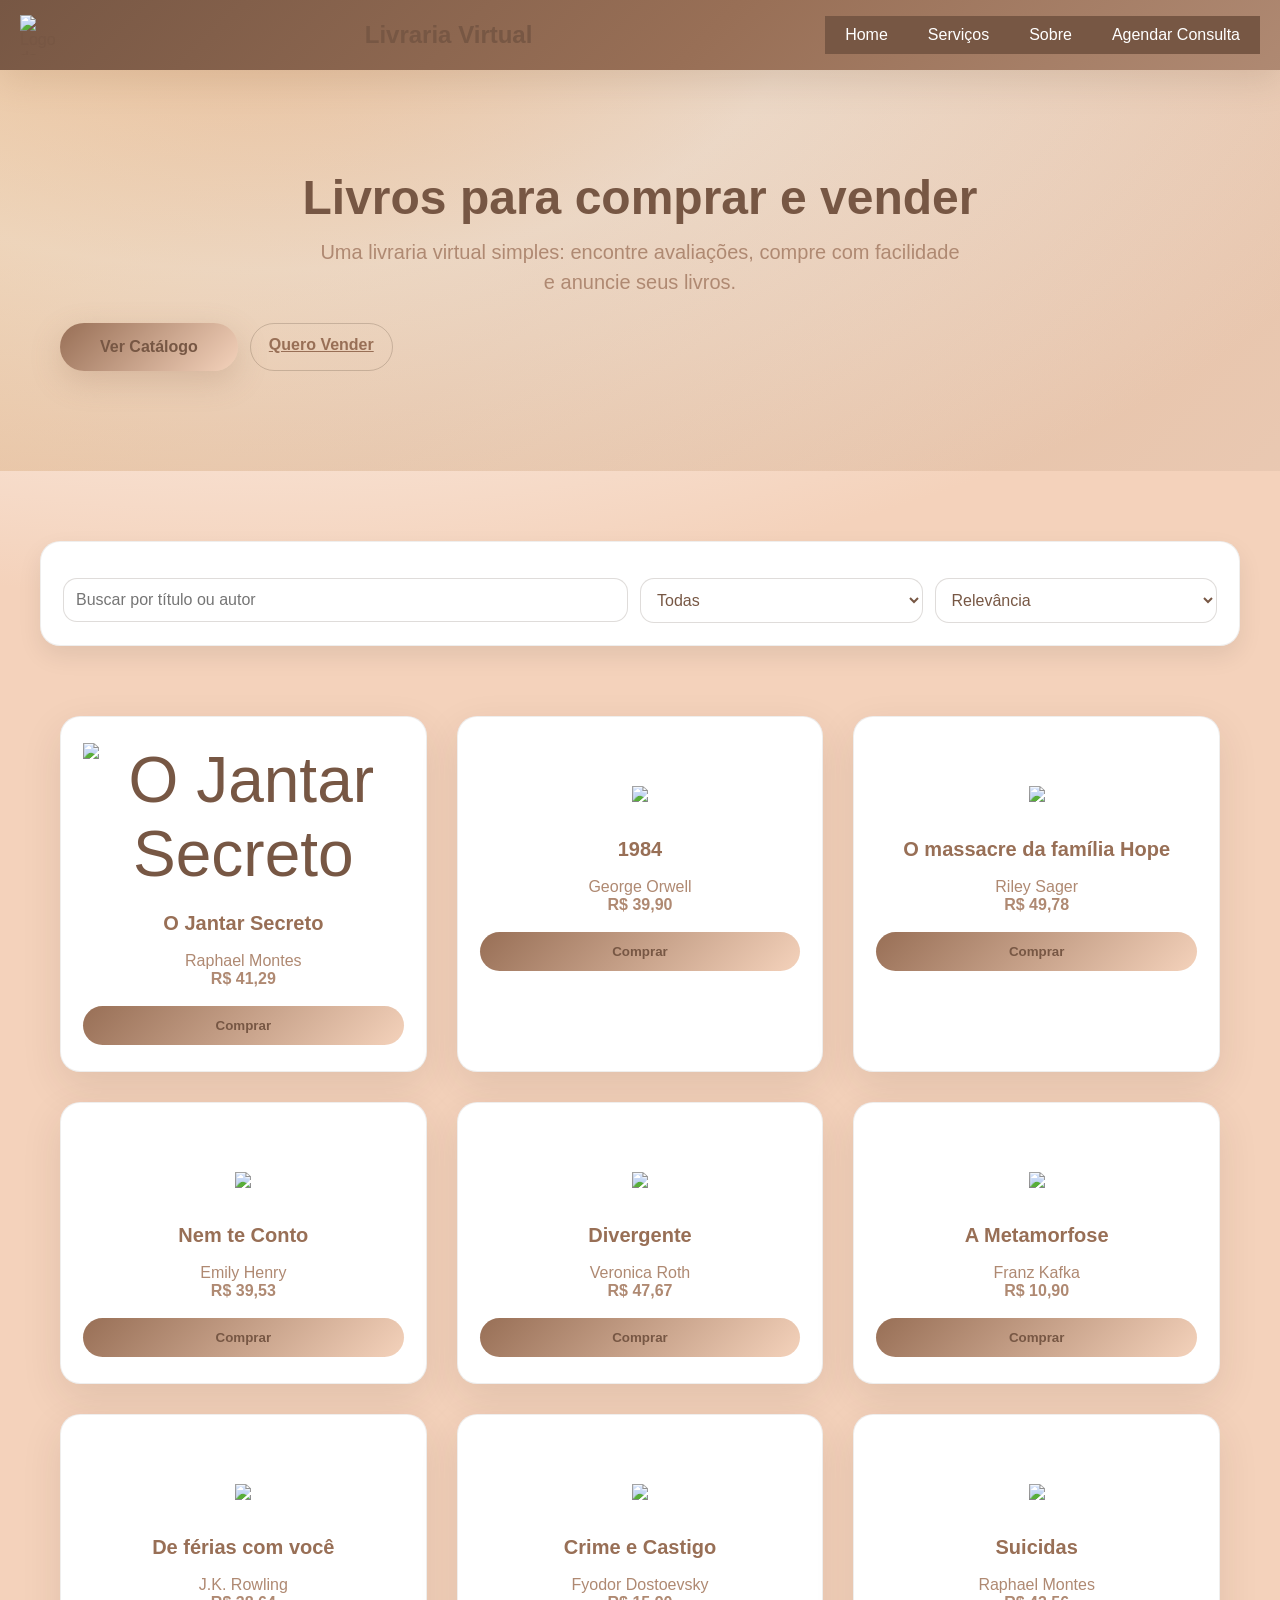
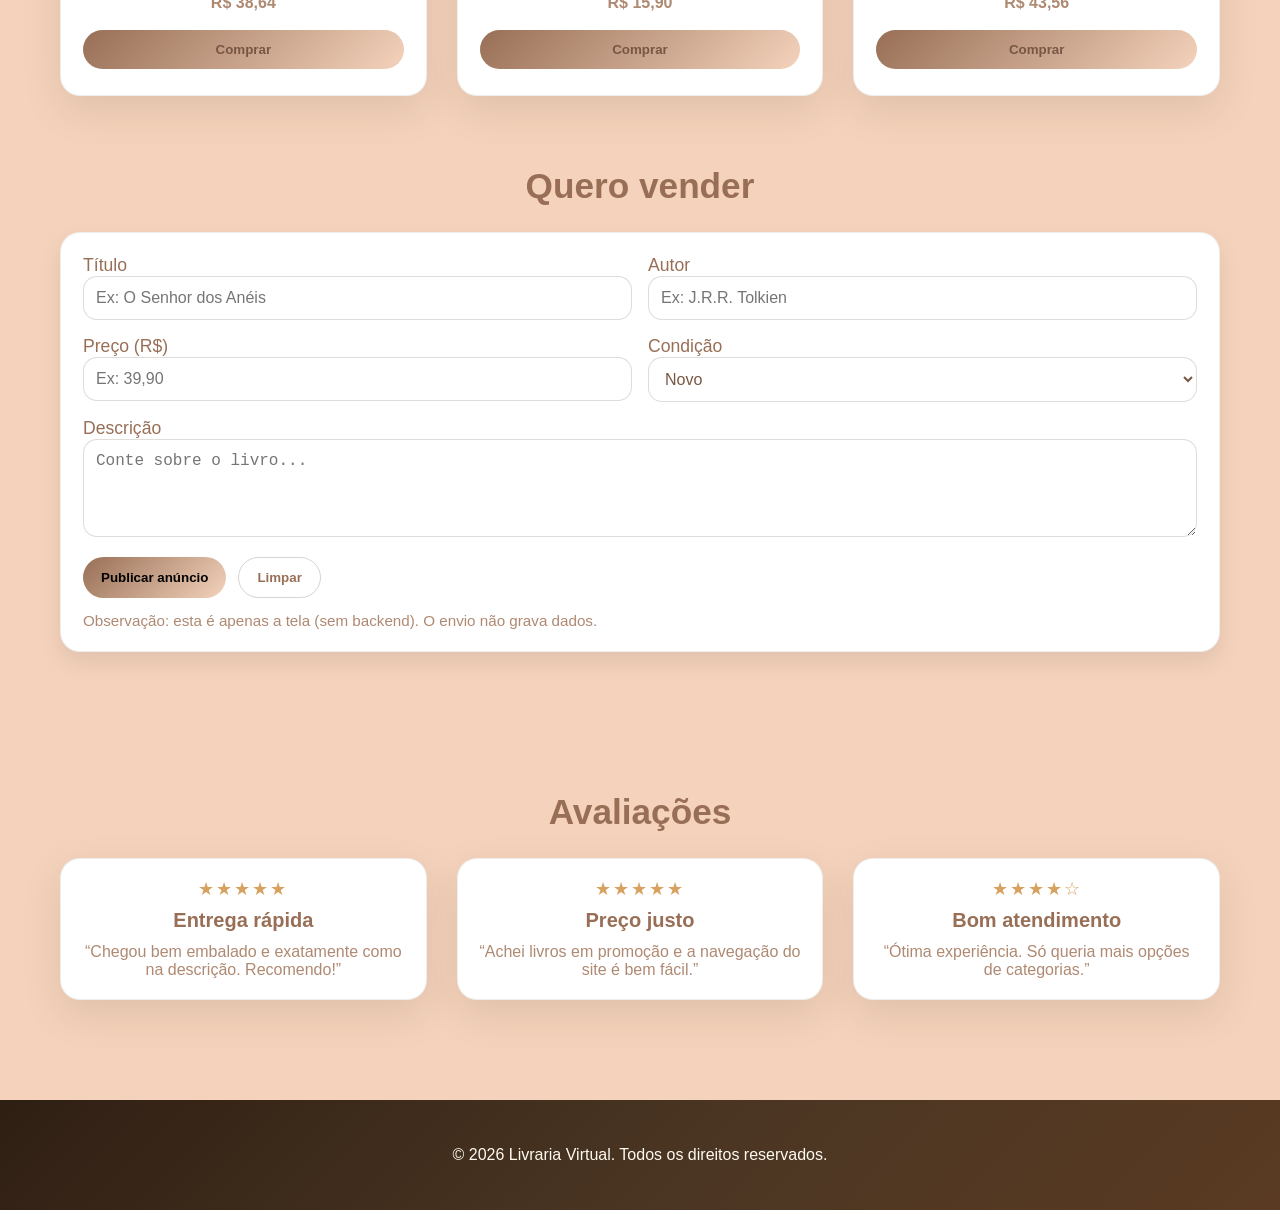
==== index.html @ 7c8d00e0 "fix: layout and books input" ====
<!DOCTYPE html>
<html lang="en">
<head>
    <meta charset="UTF-8">
    <meta name="viewport" content="width=device-width, initial-scale=1.0">
    <title>Livraria Virtual</title>
    <link rel="stylesheet" href="style.css">
    <script src="script.js" defer></script>
</head>
<body>
    <div class="menu">
        <img class="logo" src="https://cdn-icons-png.flaticon.com/512/29/29302.png" alt="Logo da Livraria Virtual" class="logo">
        <h1 class="titulo">Livraria Virtual</h1>
        <nav>
            <ul class="nav-menu">
                <li><a href="#home">Home</a></li>
                <li><a href="#servicos">Serviços</a></li>
                <li><a href="#sobre">Sobre</a></li>
                <li><a href="#agenda" class="btn-agendar">Agendar Consulta</a></li>
            </ul>
        </nav>
        <button class="hamburger" aria-label="Toggle Menu">
            <span></span>
            <span></span>
            <span></span>
        </button>
    </div>

    <main>
        <section class="hero" id="home">
            <div class="container">
                <h2>Livros para comprar e vender</h2>
                <p>Uma livraria virtual simples: encontre avaliações, compre com facilidade e anuncie seus livros.</p>
                <div class="actions-row">
                    <a href="#catalogo" class="btn-hero">Ver Catálogo</a>
                    <a href="#vender" class="btn-secondary">Quero Vender</a>
                </div>
            </div>
        </section>

        <!-- Busca / Filtros -->
        <section class="section" aria-label="Busca e filtros">
            <div class="container panel">
                <h2 class="section-title" style="display:none">Busca</h2>
                <form class="search-row" action="#catalogo" method="get">
                    <div>
                        <label for="busca" style="position:absolute;left:-9999px;">Buscar livro</label>
                        <input id="busca" class="input" type="search" placeholder="Buscar por título ou autor" />

                    </div>
                    <div>
                        <label for="categoria" class="sr-only" style="position:absolute;left:-9999px;">Categoria</label>
                        <select id="categoria" class="select">
                            <option>Todas</option>
                            <option>Literatura Brasileira</option>
                            <option>Romance</option>
                            <option>Fantasia</option>
                            <option>Desenvolvimento Pessoal</option>
                        </select>
                    </div>
                    <div>
                        <label for="ordenar" class="sr-only" style="position:absolute;left:-9999px;">Ordenar</label>
                        <select id="ordenar" class="select">
                            <option value="relevancia">Relevância</option>
                            <option value="menor-preco">Menor preço</option>
                            <option value="maior-preco">Maior preço</option>
                        </select>
                    </div>
                </form>
            </div>
        </section>

        <!-- Catálogo (comprar) -->
        <section id="catalogo" class="catalogo section">
            <div class="container">
                <h2 class="section-title">Catálogo</h2>
                <div class="books-grid">
                    <article class="book-card">
                        <div class="book-img">
                            <img src="https://m.media-amazon.com/images/I/71AeB1+8dZL._SY466_.jpg" alt="O Jantar Secreto">
                        </div>
                        <h3>O Jantar Secreto</h3>
                        <p>Raphael Montes<br><strong>R$ 41,29</strong></p>
                        <button class="buy-btn" type="button">Comprar</button>
                    </article>

                    <article class="book-card">
                        <div class="book-img"><img src="https://m.media-amazon.com/images/I/61t0bwt1s3L._SY385_.jpg"></div>
                        <h3>1984</h3>
                        <p>George Orwell<br><strong>R$ 39,90</strong></p>
                        <button class="buy-btn" type="button">Comprar</button>
                    </article>

                    <article class="book-card">
                        <div class="book-img"><img src="https://m.media-amazon.com/images/I/815bfY-u6-L._SY385_.jpg"></div>
                        <h3>O massacre da família Hope</h3>
                        <p>Riley Sager<br><strong>R$ 49,78</strong></p>
                        <button class="buy-btn" type="button">Comprar</button>
                    </article>

                    <article class="book-card">
                        <div class="book-img"><img src="https://m.media-amazon.com/images/I/41oZEOsAjTL._SY445_SX342_ML2_.jpg"></div>
                        <h3>Nem te Conto</h3>
                        <p>Emily Henry<br><strong>R$ 39,53</strong></p>
                        <button class="buy-btn" type="button">Comprar</button>
                    </article>

                    <article class="book-card">
                        <div class="book-img"><img src="https://m.media-amazon.com/images/I/61M5CI0TS2L._SY342_.jpg"></div>
                        <h3>Divergente</h3>
                        <p>Veronica Roth<br><strong>R$ 47,67</strong></p>
                        <button class="buy-btn" type="button">Comprar</button>
                    </article>

                    <article class="book-card">
                        <div class="book-img"><img src="https://m.media-amazon.com/images/I/51H+90dUjzL._SY445_SX342_ML2_.jpg"></div>
                        <h3>A Metamorfose</h3>
                        <p>Franz Kafka<br><strong>R$ 10,90</strong></p>
                        <button class="buy-btn" type="button">Comprar</button>
                    </article>

                    <article class="book-card">
                        <div class="book-img"><img src="https://m.media-amazon.com/images/I/71PHtFqzj9L._SY425_.jpg"></div>
                        <h3>De férias com você</h3>
                        <p>J.K. Rowling<br><strong>R$ 38,64</strong></p>
                        <button class="buy-btn" type="button">Comprar</button>
                    </article>

                    <article class="book-card">
                        <div class="book-img"><img src="https://m.media-amazon.com/images/I/71Gmavgu3ZL._SY425_.jpg"></div>
                        <h3>Crime e Castigo</h3>
                        <p>Fyodor Dostoevsky<br><strong>R$ 15,90</strong></p>
                        <button class="buy-btn" type="button">Comprar</button>
                    </article>

                     <article class="book-card">
                        <div class="book-img"><img src="https://m.media-amazon.com/images/I/81XqiNjr5OL._SY466_.jpg"></div>
                        <h3>Suicidas</h3>
                        <p>Raphael Montes<br><strong>R$ 43,56</strong></p>
                        <button class="buy-btn" type="button">Comprar</button>
                    </article>
                </div>
            </div>
        </section>

        <!-- Vender -->
        <section id="vender" class="section" aria-label="Vender livros">
            <div class="container">
                <h2 class="section-title">Quero vender</h2>

                <form class="panel" action="#" method="post">
                    <div class="grid-2">
                        <div>
                            <label class="section-title" style="font-size:1.1rem; text-align:left; margin:0 0 8px">Título</label>
                            <input class="input" type="text" name="titulo" placeholder="Ex: O Senhor dos Anéis" required>
                        </div>
                        <div>
                            <label class="section-title" style="font-size:1.1rem; text-align:left; margin:0 0 8px">Autor</label>
                            <input class="input" type="text" name="autor" placeholder="Ex: J.R.R. Tolkien" required>
                        </div>
                    </div>

                    <div class="grid-2" style="margin-top:16px">
                        <div>
                            <label class="section-title" style="font-size:1.1rem; text-align:left; margin:0 0 8px">Preço (R$)</label>
                            <input class="input" type="number" name="preco" placeholder="Ex: 39,90" step="0.01" required>
                        </div>
                        <div>
                            <label class="section-title" style="font-size:1.1rem; text-align:left; margin:0 0 8px">Condição</label>
                            <select class="select" name="condicao" required>
                                <option value="novo">Novo</option>
                                <option value="usado">Usado</option>
                                <option value="seminovo">Seminovo</option>
                            </select>
                        </div>
                    </div>

                    <div style="margin-top:16px">
                        <label class="section-title" style="font-size:1.1rem; text-align:left; margin:0 0 8px">Descrição</label>
                        <textarea class="input" name="descricao" rows="4" placeholder="Conte sobre o livro..." required></textarea>
                    </div>

                    <div class="actions-row">
                        <button class="btn-primary" type="submit">Publicar anúncio</button>
                        <button class="btn-secondary" type="reset">Limpar</button>
                    </div>

                    <p style="margin:14px 0 0; color: var(--brown-700); font-size: 0.95rem">
                        Observação: esta é apenas a tela (sem backend). O envio não grava dados.
                    </p>
                </form>
            </div>
        </section>

        <!-- Avaliações -->
        <section class="section" id="avaliacoes" aria-label="Avaliações de clientes">
            <div class="container">
                <h2 class="section-title">Avaliações</h2>

                <div class="books-grid">
                    <article class="book-card review-card">
                        <div class="stars">★★★★★</div>
                        <h3 style="margin-top:0">Entrega rápida</h3>
                        <p class="book-card" style="background:transparent; border:none; box-shadow:none; padding:0; margin:10px 0 0; color: var(--brown-700)">
                            “Chegou bem embalado e exatamente como na descrição. Recomendo!”
                        </p>
                    </article>

                    <article class="book-card review-card">
                        <div class="stars">★★★★★</div>
                        <h3 style="margin-top:0">Preço justo</h3>
                        <p class="book-card" style="background:transparent; border:none; box-shadow:none; padding:0; margin:10px 0 0; color: var(--brown-700)">
                            “Achei livros em promoção e a navegação do site é bem fácil.”
                        </p>
                    </article>

                    <article class="book-card review-card">
                        <div class="stars">★★★★☆</div>
                        <h3 style="margin-top:0">Bom atendimento</h3>
                        <p class="book-card" style="background:transparent; border:none; box-shadow:none; padding:0; margin:10px 0 0; color: var(--brown-700)">
                            “Ótima experiência. Só queria mais opções de categorias.”
                        </p>
                    </article>
                </div>
            </div>
        </section>
    </main>

    <footer>
        <div class="container">
            <p>&copy; 2026 Livraria Virtual. Todos os direitos reservados.</p>
        </div>
    </footer>
</body>
</html>
---- style.css ----
/* ===============
   Tema Amarronzado
   =============== */

:root{
    --bg: #fbefe7;           /* fundo claro */
    --bg-2: #f4d2bb;         /* painel/nuances */
    --card: #ffffff;        /* card */

    --brown-900: #775744;    /* texto forte */
    --brown-800: #986f56;
    --brown-700: #af8972;

    --accent: #986f56;       /* destaque */
    --accent-2: #af8972;     /* suporte */


    --shadow: 0 12px 35px rgba(0,0,0,0.12);
    --shadow-soft: 0 10px 25px rgba(0,0,0,0.08);

    --radius-lg: 20px;
    --radius-md: 14px;
}

*{ box-sizing: border-box; }

body{
    margin: 0;
    font-family: Arial, Helvetica, sans-serif;
    background: radial-gradient(1200px 600px at 20% 0%, #f4d2bb 0%, var(--bg) 45%, #f4d2bb 100%);

    color: var(--brown-900);
}

a{ color: inherit; }

.logo{
    width: 40px;
    height: 40px;
    margin-right: 12px;
}

.titulo{
    font-size: 1.5rem;
    margin: 0;
    
}

.menu{
    background: linear-gradient(135deg, #775744 0%, #986f56 55%, #af8972 100%);
    width: 100%;
    height: 70px;
    display: flex;
    flex-direction: row;
    align-items: center;
    justify-content: space-between;
    padding: 0 20px;
    box-shadow: 0 10px 35px rgba(119, 87, 68, 0.18);
}

nav ul {
    display: flex;
    list-style: none;
    margin: 0;
    padding: 0;
}

nav li {
    margin: 0 5px;
}

nav a {
    text-decoration: none;
    color: white;
    padding: 10px 15px;
    display: block;
    transition: background-color 0.3s;
}

nav a:hover {
    background-color: rgba(152, 111, 86, 0.22);

}

/* Botão de menu do overlay (mobile) */
.nav-menu{ background-color: #775744; }



.hamburger {
    display: flex;
    flex-direction: column;
    justify-content: space-around;
    width: 30px;
    height: 25px;
    background: none;
    border: none;
    cursor: pointer;
    padding: 5px;
    z-index: 1001;
    transition: 0.3s;
}

.hamburger span {
    width: 100%;
    height: 3px;
    background-color: white;
    transition: 0.3s;
    border-radius: 2px;
}

.hamburger.active span:nth-child(1) {
    transform: rotate(-45deg) translate(-5px, 6px);
}

.hamburger.active span:nth-child(2) {
    opacity: 0;
}

.hamburger.active span:nth-child(3) {
    transform: rotate(45deg) translate(-5px, -6px);
}

@media (min-width: 769px) {
    .hamburger {
        display: none;
    }
}

@media (max-width: 768px) {
    .menu {
        height: 70px;
        position: relative;
    }
    
    .menu h1 {
        font-size: 1.2rem;
    }
    
    .nav-menu {
        position: fixed;
        top: 70px;
        right: -100%;
        width: 80%;
        max-width: 300px;
        height: calc(100vh - 70px);
        background-color: #775744;

        flex-direction: column;
        transition: right 0.3s ease;
        z-index: 1000;
        padding: 20px 0;
        margin: 0;
        border-left: 1px solid rgba(255,255,255,0.08);
    }

    
    .nav-menu.active {
        right: 0;
    }
    
    .nav-menu li {
        margin: 0 0 1px 0;
        width: 100%;
    }
    
    .nav-menu a {
        padding: 20px 25px;
        border-bottom: 1px solid rgba(255,255,255,0.1);
        text-align: left;
    }
    
body.menu-open {
        overflow: hidden;
    }
}


.container {
    max-width: 1200px;
    margin: 0 auto;
    padding: 0 20px;
}

.section {
    padding: 70px 0;
}

.section-title{
    text-align: center;
    font-size: 2.2rem;
    margin: 0 0 26px;
    color: var(--brown-800);
}

.panel{
    background: linear-gradient(180deg, var(--card) 0%, #ffffff 100%);
    border: 1px solid rgba(59, 42, 26, 0.08);
    border-radius: var(--radius-lg);
    box-shadow: var(--shadow-soft);
    padding: 22px;
}

/* Hero */
.hero {
    background: linear-gradient(135deg,
        rgba(215,161,95,0.35) 0%,
        rgba(165,106,42,0.18) 45%,
        rgba(59,42,26,0.06) 100%);
    text-align: center;
    padding: 100px 0;
}

.hero h2 {
    font-size: 3rem;
    margin: 0 0 12px;
    color: var(--brown-900);
}

.hero p{

    margin: 0 auto 26px;
    max-width: 650px;
    font-size: 1.25rem;
    color: var(--brown-700);
    line-height: 1.5;
}


.btn-hero {
    display: inline-block;
    background: linear-gradient(135deg, #986f56, #f4d2bb);
    color: #775744;


    padding: 15px 40px;
    text-decoration: none;
    border-radius: 50px;
    font-weight: bold;
    transition: transform 0.3s, box-shadow 0.3s;
box-shadow: 0 10px 30px rgba(152, 111, 86, 0.25);

}

.btn-hero:hover {
    transform: translateY(-3px);
    box-shadow: 0 15px 40px rgba(152, 111, 86, 0.35);

}


.catalogo {
    padding: 0;
    background: transparent;
}

.catalogo h2{
    display: none;
}


.books-grid {
    display: grid;
    grid-template-columns: repeat(auto-fit, minmax(280px, 1fr));
    gap: 30px;
}

.book-card {
    background: var(--card);
    border-radius: var(--radius-lg);
    padding: 26px 22px;
    text-align: center;
    box-shadow: 0 14px 40px rgba(59,42,26,0.10);
    transition: all 0.25s ease;
    border: 1px solid rgba(59,42,26,0.08);
}


.book-card:hover {
    transform: translateY(-8px);
    box-shadow: 0 24px 70px rgba(59,42,26,0.18);
}


.book-img {
    font-size: 4rem;
    margin-bottom: 20px;
}

.book-card h3 {
    font-size: 1.25rem;
    margin-bottom: 10px;
    color: var(--brown-800);
    line-height: 1.25;
}

.book-card p {
    color: var(--brown-700);
    margin-bottom: 18px;
}


.buy-btn {
    background: linear-gradient(135deg, #986f56, #f4d2bb);
    color: #775744;

    border: none;
    padding: 12px 18px;
    border-radius: 999px;
    font-weight: bold;
    cursor: pointer;
    transition: all 0.2s;
    width: 100%;
}


.buy-btn:hover {
    transform: translateY(-2px);
    box-shadow: 0 10px 30px rgba(165, 106, 42, 0.35);
}

/* Formulário (vender) */
.input{
    width: 100%;
    padding: 12px 12px;
    border-radius: var(--radius-md);
    border: 1px solid rgba(59,42,26,0.16);
    background: #fff;
    outline: none;
    font-size: 1rem;
    color: var(--brown-900);
}

.input:focus{
    border-color: rgba(165,106,42,0.7);
    box-shadow: 0 0 0 3px rgba(165,106,42,0.18);
}

.grid-2{
    display: grid;
    grid-template-columns: 1fr 1fr;
    gap: 16px;
}

.actions-row{
    display: flex;
    gap: 12px;
    flex-wrap: wrap;
    margin-top: 16px;
}

.btn-primary{
    padding: 12px 18px;
    border: none;
    border-radius: 999px;
    background: linear-gradient(135deg, #986f56, #f4d2bb);
    font-weight: 700;
    cursor: pointer;
}

.btn-secondary{
    padding: 12px 18px;
    border: 1px solid rgba(59,42,26,0.2);
    border-radius: 999px;
    background: transparent;
    font-weight: 700;
    cursor: pointer;
    color: var(--brown-800);
}

/* Avaliações */
.stars{
    color: #d7a15f;
    font-size: 1.1rem;
    letter-spacing: 2px;
    margin-bottom: 8px;
}

.review-card{
    padding: 20px;
}

/* Busca/Filtros */
.search-row{
    display: grid;
    grid-template-columns: 2fr 1fr 1fr;
    gap: 12px;
    margin-top: 14px;
}

.select{
    width: 100%;
    padding: 12px 12px;
    border-radius: var(--radius-md);
    border: 1px solid rgba(59,42,26,0.16);
    background: #fff;
    font-size: 1rem;
    color: var(--brown-900);
}

footer {
    background: linear-gradient(135deg, #2f1f13 0%, #4b3623 55%, #5a3a22 100%);
    color: #fffaf1;
    text-align: center;
    padding: 30px 0;
    margin-top: 30px;
}


/* Responsivo */
@media (max-width: 768px) {
    .hero h2 {
        font-size: 2.2rem;
    }
    
    .hero p {
        font-size: 1.1rem;
    }
    
    .catalogo h2 {
        font-size: 2rem;
    }
    
    .books-grid {
        grid-template-columns: 1fr;
        gap: 20px;
    }
}
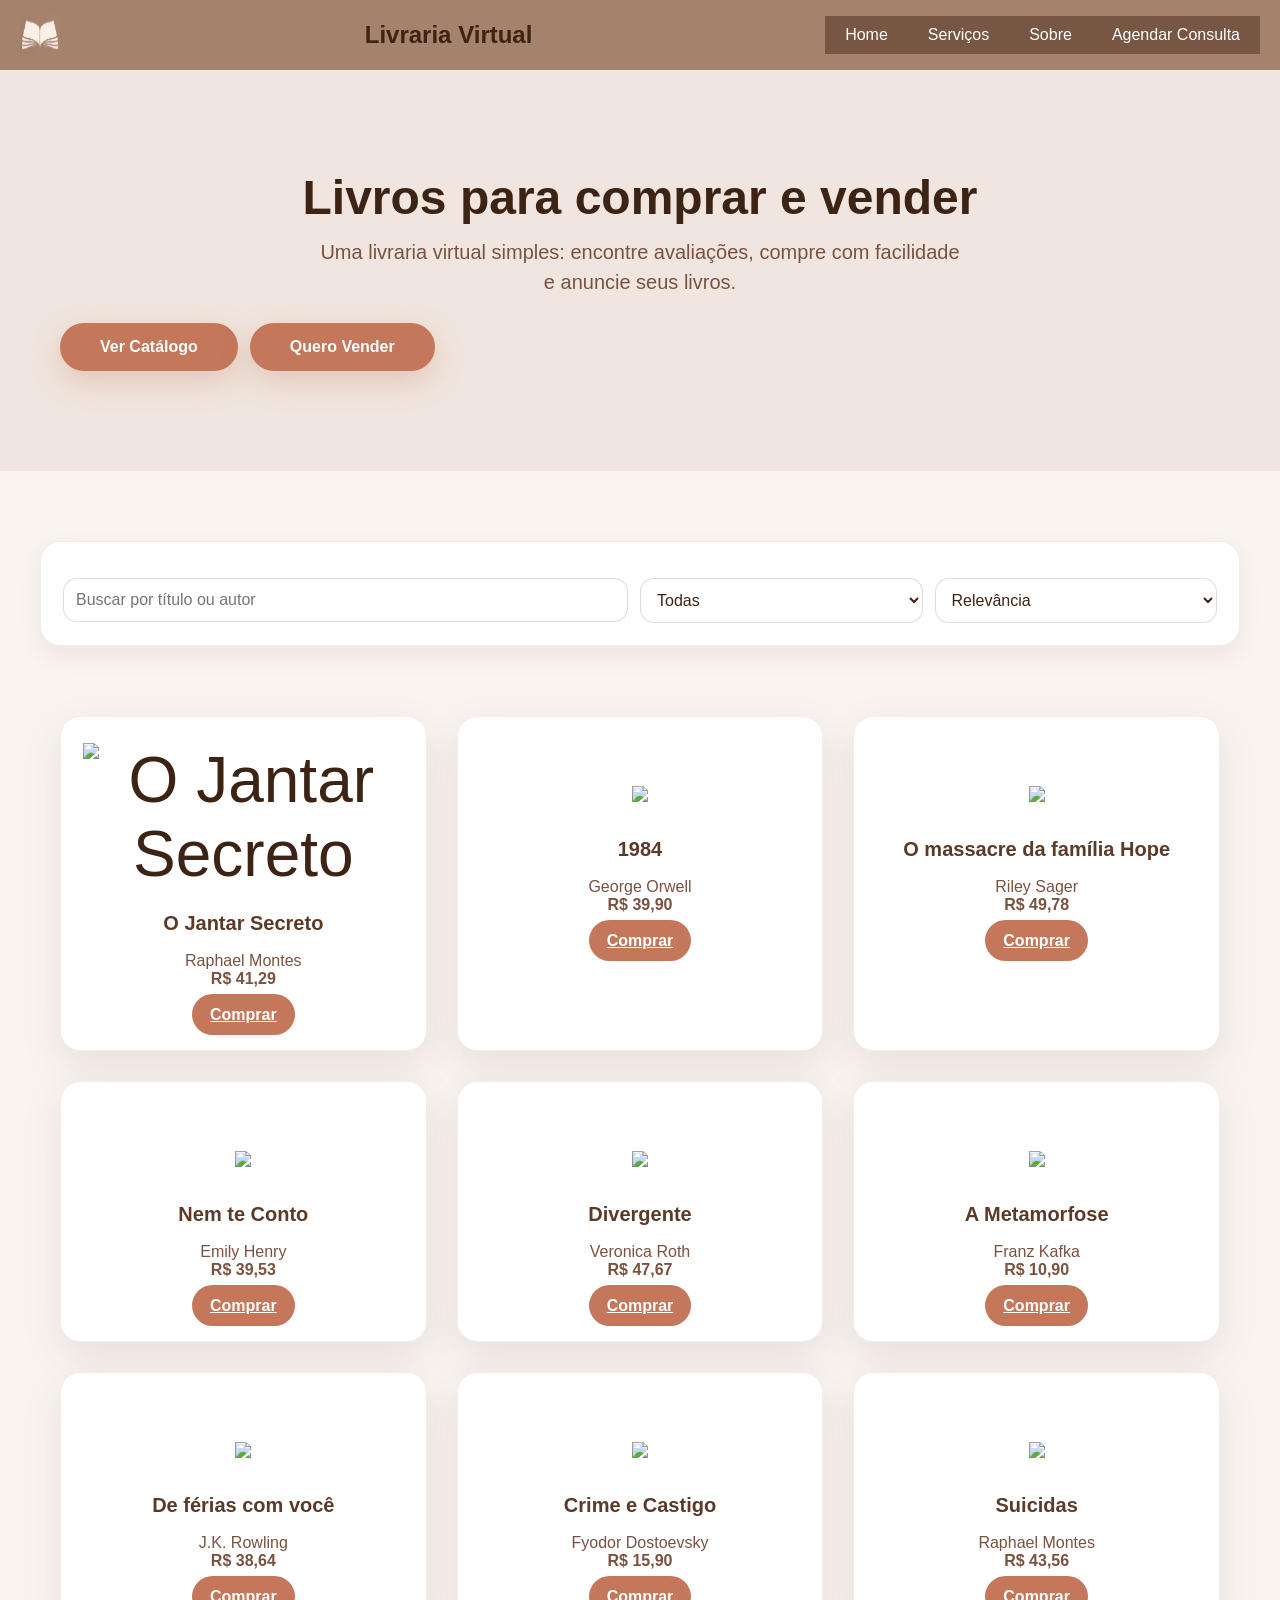
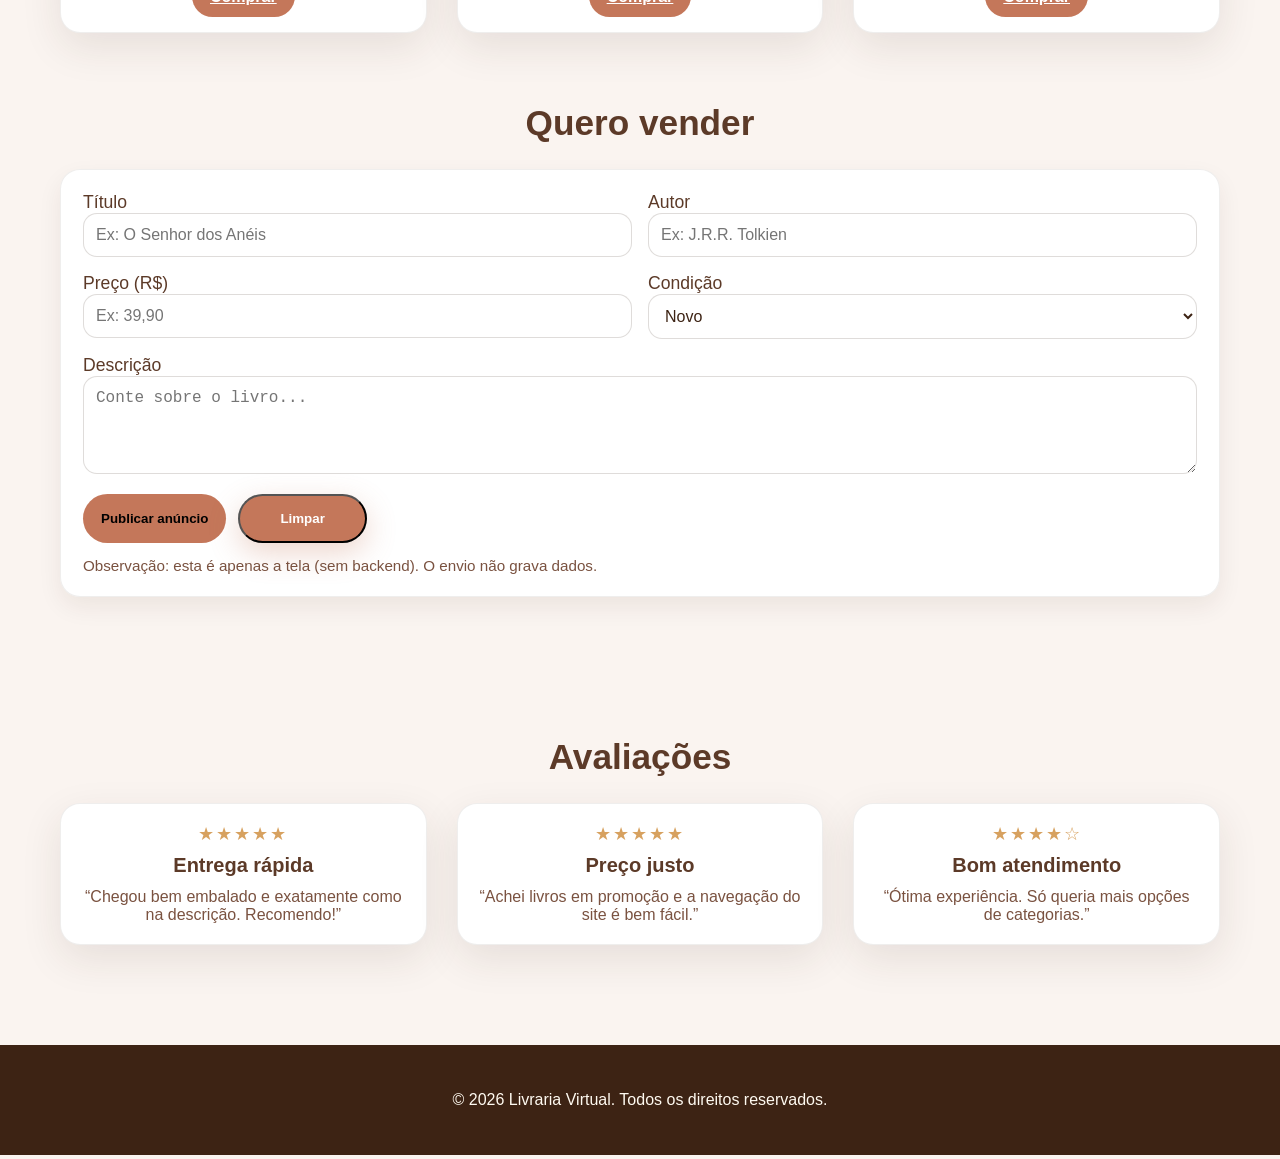
==== commit 85f021eb: "fix: logo_insert" ====
--- a/index.html
+++ b/index.html
@@ -9,7 +9,7 @@
 </head>
 <body>
     <div class="menu">
-        <img class="logo" src="https://cdn-icons-png.flaticon.com/512/29/29302.png" alt="Logo da Livraria Virtual" class="logo">
+        <img class="logo" src="Logo.jpeg" alt="Logo da Livraria Virtual" class="logo">
         <h1 class="titulo">Livraria Virtual</h1>
         <nav>
             <ul class="nav-menu">
@@ -81,63 +81,63 @@
                         </div>
                         <h3>O Jantar Secreto</h3>
                         <p>Raphael Montes<br><strong>R$ 41,29</strong></p>
-                        <button class="buy-btn" type="button">Comprar</button>
+                        <a href="book_info.html" class="buy-btn" type="button">Comprar</a>
                     </article>
 
                     <article class="book-card">
                         <div class="book-img"><img src="https://m.media-amazon.com/images/I/61t0bwt1s3L._SY385_.jpg"></div>
                         <h3>1984</h3>
                         <p>George Orwell<br><strong>R$ 39,90</strong></p>
-                        <button class="buy-btn" type="button">Comprar</button>
+                        <a href="book_info.html" class="buy-btn" type="button">Comprar</a>
                     </article>
 
                     <article class="book-card">
                         <div class="book-img"><img src="https://m.media-amazon.com/images/I/815bfY-u6-L._SY385_.jpg"></div>
                         <h3>O massacre da família Hope</h3>
                         <p>Riley Sager<br><strong>R$ 49,78</strong></p>
-                        <button class="buy-btn" type="button">Comprar</button>
+                        <a href="book_info.html" class="buy-btn" type="button">Comprar</a>
                     </article>
 
                     <article class="book-card">
                         <div class="book-img"><img src="https://m.media-amazon.com/images/I/41oZEOsAjTL._SY445_SX342_ML2_.jpg"></div>
                         <h3>Nem te Conto</h3>
                         <p>Emily Henry<br><strong>R$ 39,53</strong></p>
-                        <button class="buy-btn" type="button">Comprar</button>
+                        <a href="book_info.html" class="buy-btn" type="button">Comprar</a>
                     </article>
 
                     <article class="book-card">
                         <div class="book-img"><img src="https://m.media-amazon.com/images/I/61M5CI0TS2L._SY342_.jpg"></div>
                         <h3>Divergente</h3>
                         <p>Veronica Roth<br><strong>R$ 47,67</strong></p>
-                        <button class="buy-btn" type="button">Comprar</button>
+                        <a href="book_info.html" class="buy-btn" type="button">Comprar</a>
                     </article>
 
                     <article class="book-card">
                         <div class="book-img"><img src="https://m.media-amazon.com/images/I/51H+90dUjzL._SY445_SX342_ML2_.jpg"></div>
                         <h3>A Metamorfose</h3>
                         <p>Franz Kafka<br><strong>R$ 10,90</strong></p>
-                        <button class="buy-btn" type="button">Comprar</button>
+                        <a href="book_info.html" class="buy-btn" type="button">Comprar</a>
                     </article>
 
                     <article class="book-card">
                         <div class="book-img"><img src="https://m.media-amazon.com/images/I/71PHtFqzj9L._SY425_.jpg"></div>
                         <h3>De férias com você</h3>
                         <p>J.K. Rowling<br><strong>R$ 38,64</strong></p>
-                        <button class="buy-btn" type="button">Comprar</button>
+                        <a href="book_info.html" class="buy-btn" type="button">Comprar</a>
                     </article>
 
                     <article class="book-card">
                         <div class="book-img"><img src="https://m.media-amazon.com/images/I/71Gmavgu3ZL._SY425_.jpg"></div>
                         <h3>Crime e Castigo</h3>
                         <p>Fyodor Dostoevsky<br><strong>R$ 15,90</strong></p>
-                        <button class="buy-btn" type="button">Comprar</button>
+                        <a href="book_info.html" class="buy-btn" type="button">Comprar</a>
                     </article>
 
                      <article class="book-card">
                         <div class="book-img"><img src="https://m.media-amazon.com/images/I/81XqiNjr5OL._SY466_.jpg"></div>
                         <h3>Suicidas</h3>
                         <p>Raphael Montes<br><strong>R$ 43,56</strong></p>
-                        <button class="buy-btn" type="button">Comprar</button>
+                        <a href="book_info.html" class="buy-btn" type="button">Comprar</a>
                     </article>
                 </div>
             </div>
@@ -232,4 +232,4 @@
         </div>
     </footer>
 </body>
-</html>
+</html>
--- a/style.css
+++ b/style.css
@@ -1,23 +1,31 @@
-/* ===============
-   Tema Amarronzado
-   =============== */
-
 :root{
-    --bg: #fbefe7;           /* fundo claro */
-    --bg-2: #f4d2bb;         /* painel/nuances */
-    --card: #ffffff;        /* card */
-
-    --brown-900: #775744;    /* texto forte */
-    --brown-800: #986f56;
-    --brown-700: #af8972;
-
-    --accent: #986f56;       /* destaque */
-    --accent-2: #af8972;     /* suporte */
-
-
-    --shadow: 0 12px 35px rgba(0,0,0,0.12);
-    --shadow-soft: 0 10px 25px rgba(0,0,0,0.08);
-
+    /* Backgrounds */
+    --bg:        #FAF4F0;   /* warm cream */
+    --bg-2:      #F0E6DF;   /* soft blush */
+    --card:      #FFFFFF;   /* white */
+
+    /* logo-default */
+    --logo: #A5826C;
+    /*Text */
+
+    --brown-900: #3D2314;   /* deep espresso text */
+    --brown-800: #5C3A28;   /* dark terracotta */
+    --brown-700: #7A5240;   /* medium terracotta */
+
+    /* Accents */
+    --accent:    #C4775A;   /* primary coral-terracotta */
+    --accent-2:  #D4947A;   /* light coral */
+    --accent-3:  #E8BBA8;   /* lighter blush */
+
+    /* Gold*/
+    --gold:      #D4A03A;   /* warm gold */
+    --gold-light:#E8C06A;   /* light gold */
+
+    /* Shadows*/
+    --shadow:         0 12px 35px rgba(61, 35, 20, 0.10);
+    --shadow-soft:    0 10px 25px rgba(61, 35, 20, 0.07);
+
+    /* Radii*/
     --radius-lg: 20px;
     --radius-md: 14px;
 }
@@ -27,8 +35,7 @@
 body{
     margin: 0;
     font-family: Arial, Helvetica, sans-serif;
-    background: radial-gradient(1200px 600px at 20% 0%, #f4d2bb 0%, var(--bg) 45%, #f4d2bb 100%);
-
+    background: var(--bg);
     color: var(--brown-900);
 }
 
@@ -47,7 +54,7 @@
 }
 
 .menu{
-    background: linear-gradient(135deg, #775744 0%, #986f56 55%, #af8972 100%);
+    background: var(--logo);
     width: 100%;
     height: 70px;
     display: flex;
@@ -55,7 +62,7 @@
     align-items: center;
     justify-content: space-between;
     padding: 0 20px;
-    box-shadow: 0 10px 35px rgba(119, 87, 68, 0.18);
+    box-shadow: 0 10px 35px rgba(92, 55, 40, 0.15);
 }
 
 nav ul {
@@ -78,7 +85,7 @@
 }
 
 nav a:hover {
-    background-color: rgba(152, 111, 86, 0.22);
+    background-color: rgba(92, 55, 40, 0.22);
 
 }
 
@@ -203,10 +210,7 @@
 
 /* Hero */
 .hero {
-    background: linear-gradient(135deg,
-        rgba(215,161,95,0.35) 0%,
-        rgba(165,106,42,0.18) 45%,
-        rgba(59,42,26,0.06) 100%);
+    background: var(--bg-2);
     text-align: center;
     padding: 100px 0;
 }
@@ -227,27 +231,25 @@
 }
 
 
-.btn-hero {
+.btn-hero, .btn-secondary {
     display: inline-block;
-    background: linear-gradient(135deg, #986f56, #f4d2bb);
-    color: #775744;
-
-
+    background: var(--accent);
+    color: #fff;
     padding: 15px 40px;
     text-decoration: none;
     border-radius: 50px;
     font-weight: bold;
     transition: transform 0.3s, box-shadow 0.3s;
-box-shadow: 0 10px 30px rgba(152, 111, 86, 0.25);
-
-}
-
-.btn-hero:hover {
+    box-shadow: 0 10px 30px rgba(196, 119, 90, 0.30);
+
+}
+
+.btn-hero:hover, .btn-secondary:hover {
+    background: var(--accent-2);
     transform: translateY(-3px);
-    box-shadow: 0 15px 40px rgba(152, 111, 86, 0.35);
-
-}
-
+    box-shadow: 0 15px 40px rgba(196, 119, 90, 0.40);
+
+}
 
 .catalogo {
     padding: 0;
@@ -301,9 +303,8 @@
 
 
 .buy-btn {
-    background: linear-gradient(135deg, #986f56, #f4d2bb);
-    color: #775744;
-
+    background: var(--accent);
+    color: #fff;
     border: none;
     padding: 12px 18px;
     border-radius: 999px;
@@ -315,8 +316,9 @@
 
 
 .buy-btn:hover {
+    background: var(--accent-2);
     transform: translateY(-2px);
-    box-shadow: 0 10px 30px rgba(165, 106, 42, 0.35);
+    box-shadow: 0 10px 30px rgba(196, 119, 90, 0.35);
 }
 
 /* Formulário (vender) */
@@ -353,19 +355,9 @@
     padding: 12px 18px;
     border: none;
     border-radius: 999px;
-    background: linear-gradient(135deg, #986f56, #f4d2bb);
+    background: var(--accent);
     font-weight: 700;
     cursor: pointer;
-}
-
-.btn-secondary{
-    padding: 12px 18px;
-    border: 1px solid rgba(59,42,26,0.2);
-    border-radius: 999px;
-    background: transparent;
-    font-weight: 700;
-    cursor: pointer;
-    color: var(--brown-800);
 }
 
 /* Avaliações */
@@ -399,7 +391,7 @@
 }
 
 footer {
-    background: linear-gradient(135deg, #2f1f13 0%, #4b3623 55%, #5a3a22 100%);
+    background: var(--brown-900);
     color: #fffaf1;
     text-align: center;
     padding: 30px 0;
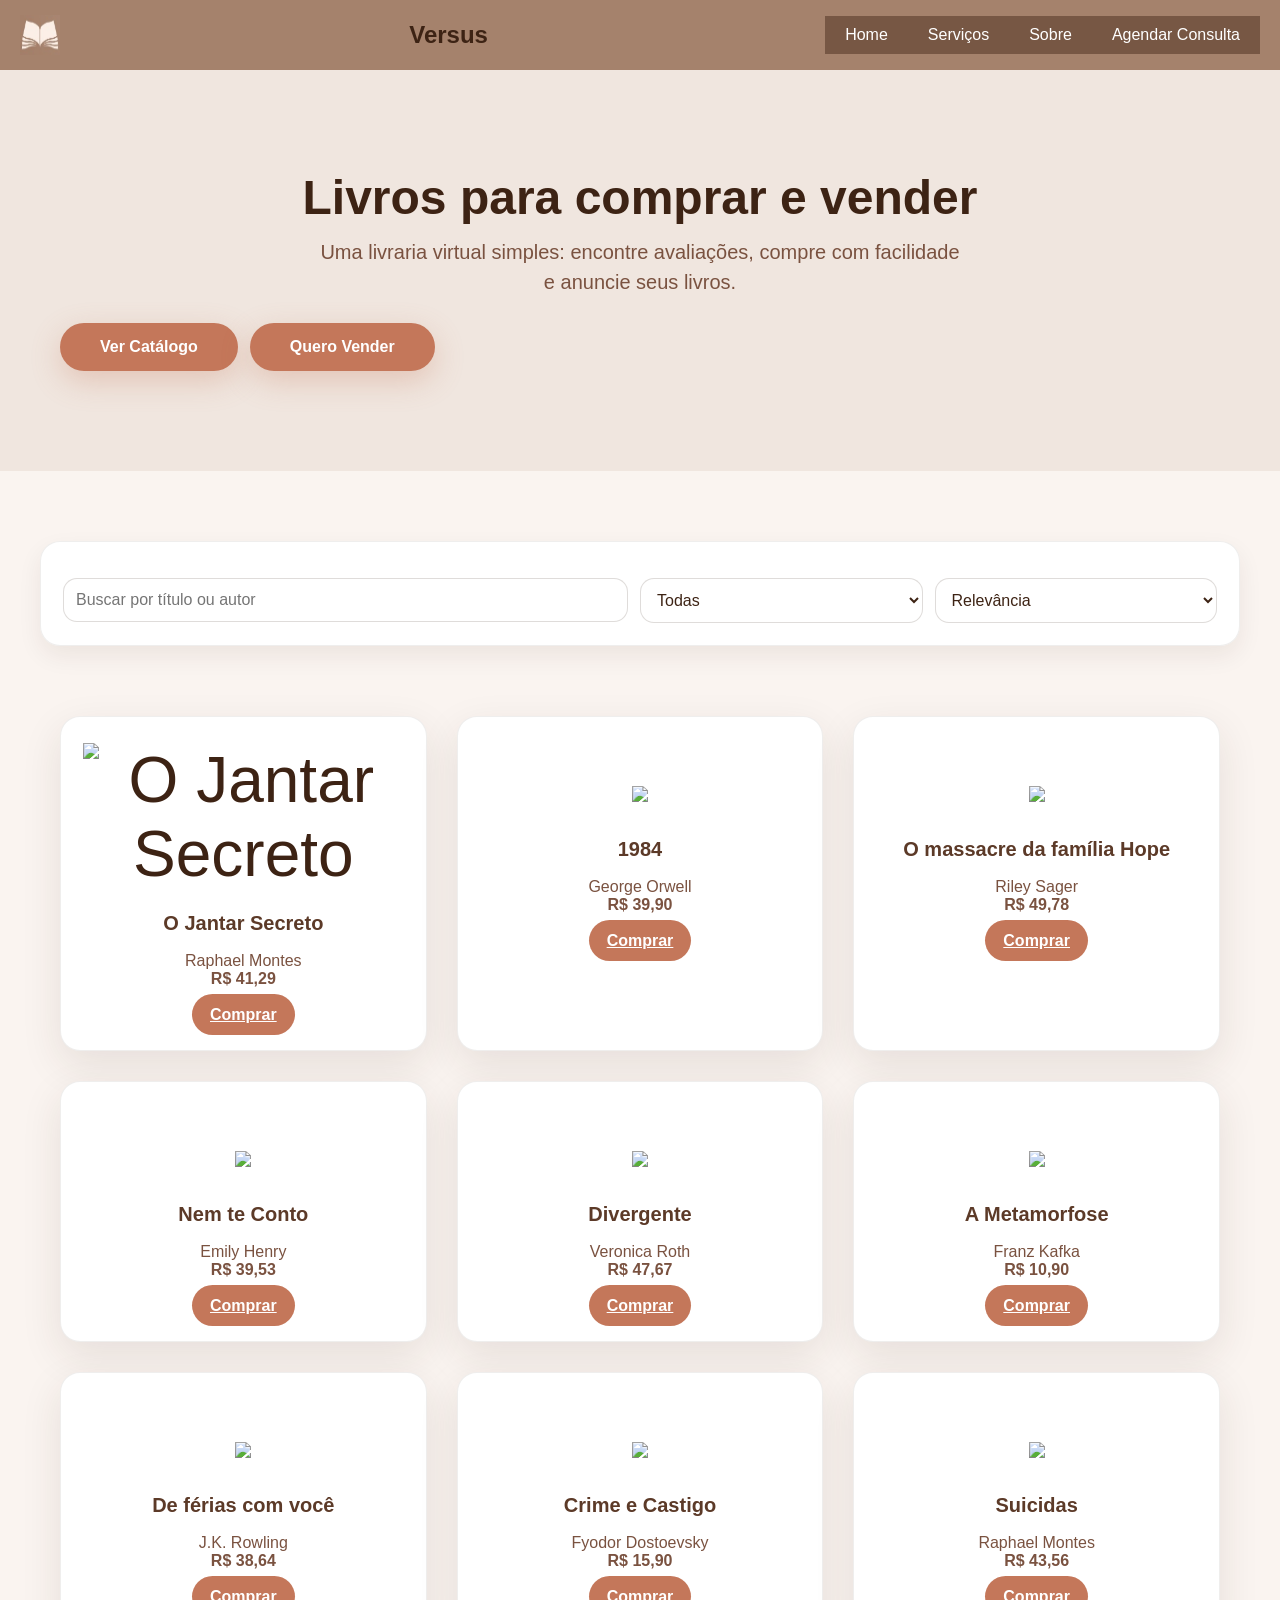
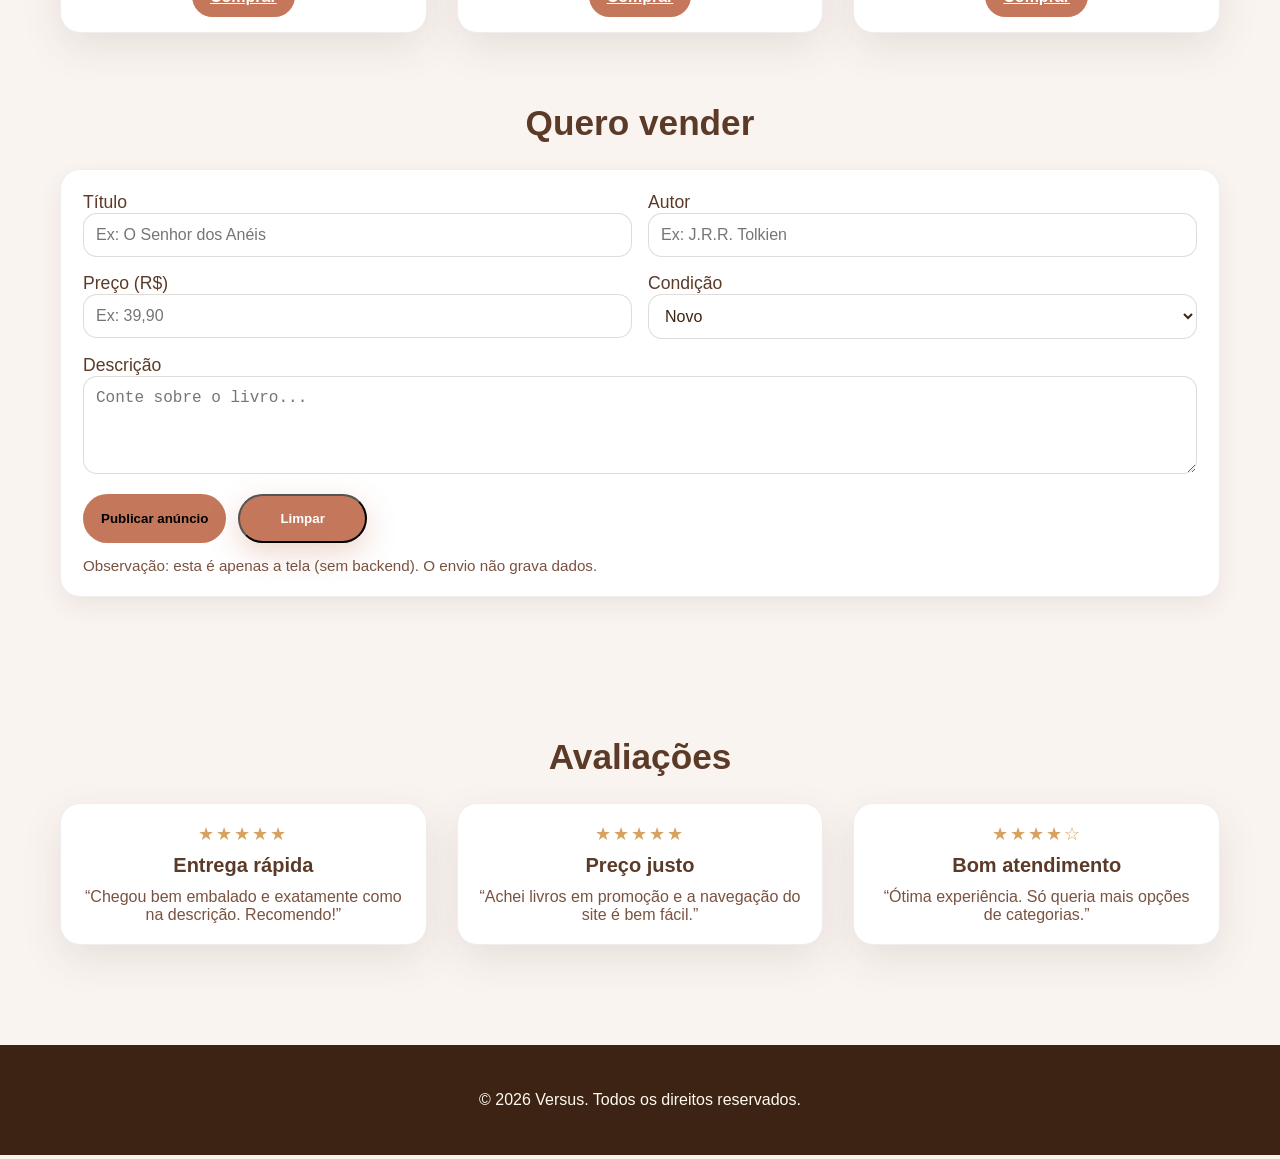
==== commit 71d8208b: "feat: add book information display." ====
--- a/index.html
+++ b/index.html
@@ -3,14 +3,14 @@
 <head>
     <meta charset="UTF-8">
     <meta name="viewport" content="width=device-width, initial-scale=1.0">
-    <title>Livraria Virtual</title>
+    <title>Versus Livraria</title>
     <link rel="stylesheet" href="style.css">
     <script src="script.js" defer></script>
 </head>
 <body>
     <div class="menu">
         <img class="logo" src="Logo.jpeg" alt="Logo da Livraria Virtual" class="logo">
-        <h1 class="titulo">Livraria Virtual</h1>
+        <h1 class="titulo">Versus</h1>
         <nav>
             <ul class="nav-menu">
                 <li><a href="#home">Home</a></li>
@@ -228,7 +228,7 @@
 
     <footer>
         <div class="container">
-            <p>&copy; 2026 Livraria Virtual. Todos os direitos reservados.</p>
+            <p>&copy; 2026 Versus. Todos os direitos reservados.</p>
         </div>
     </footer>
 </body>
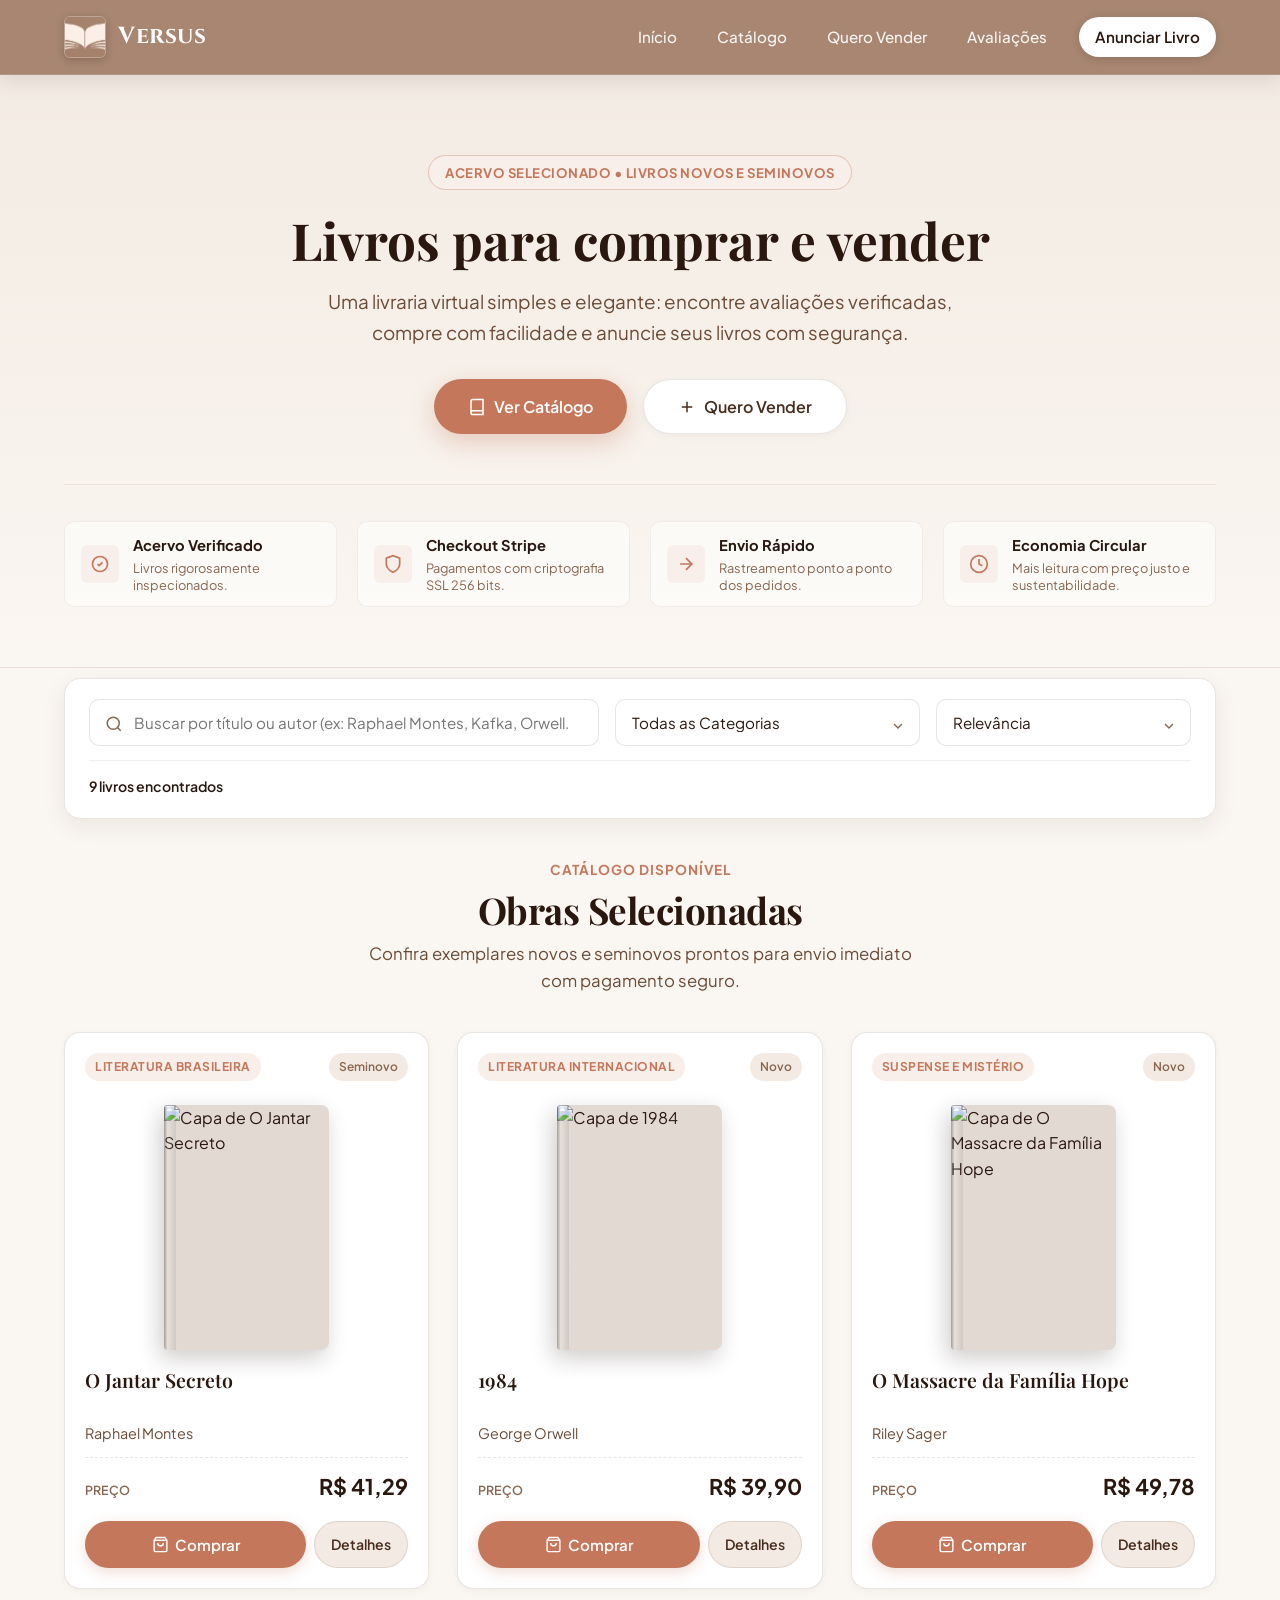
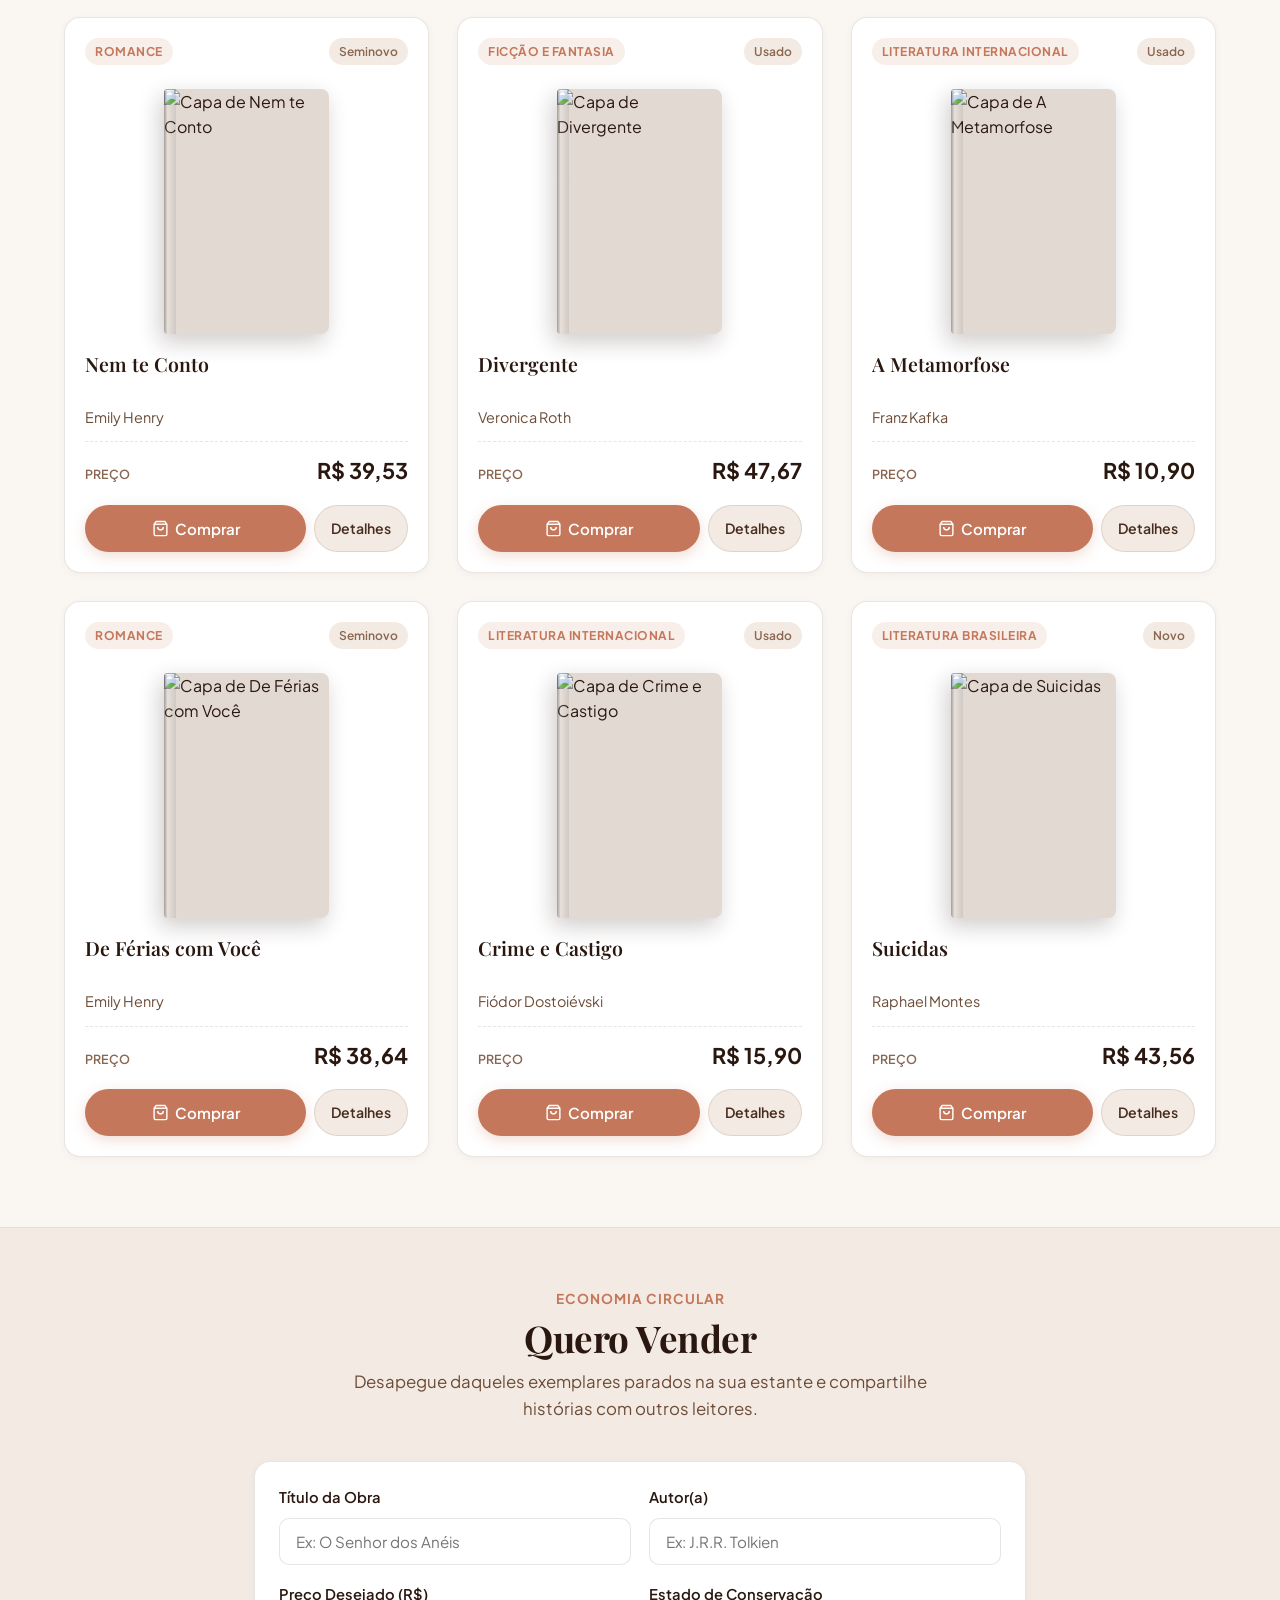
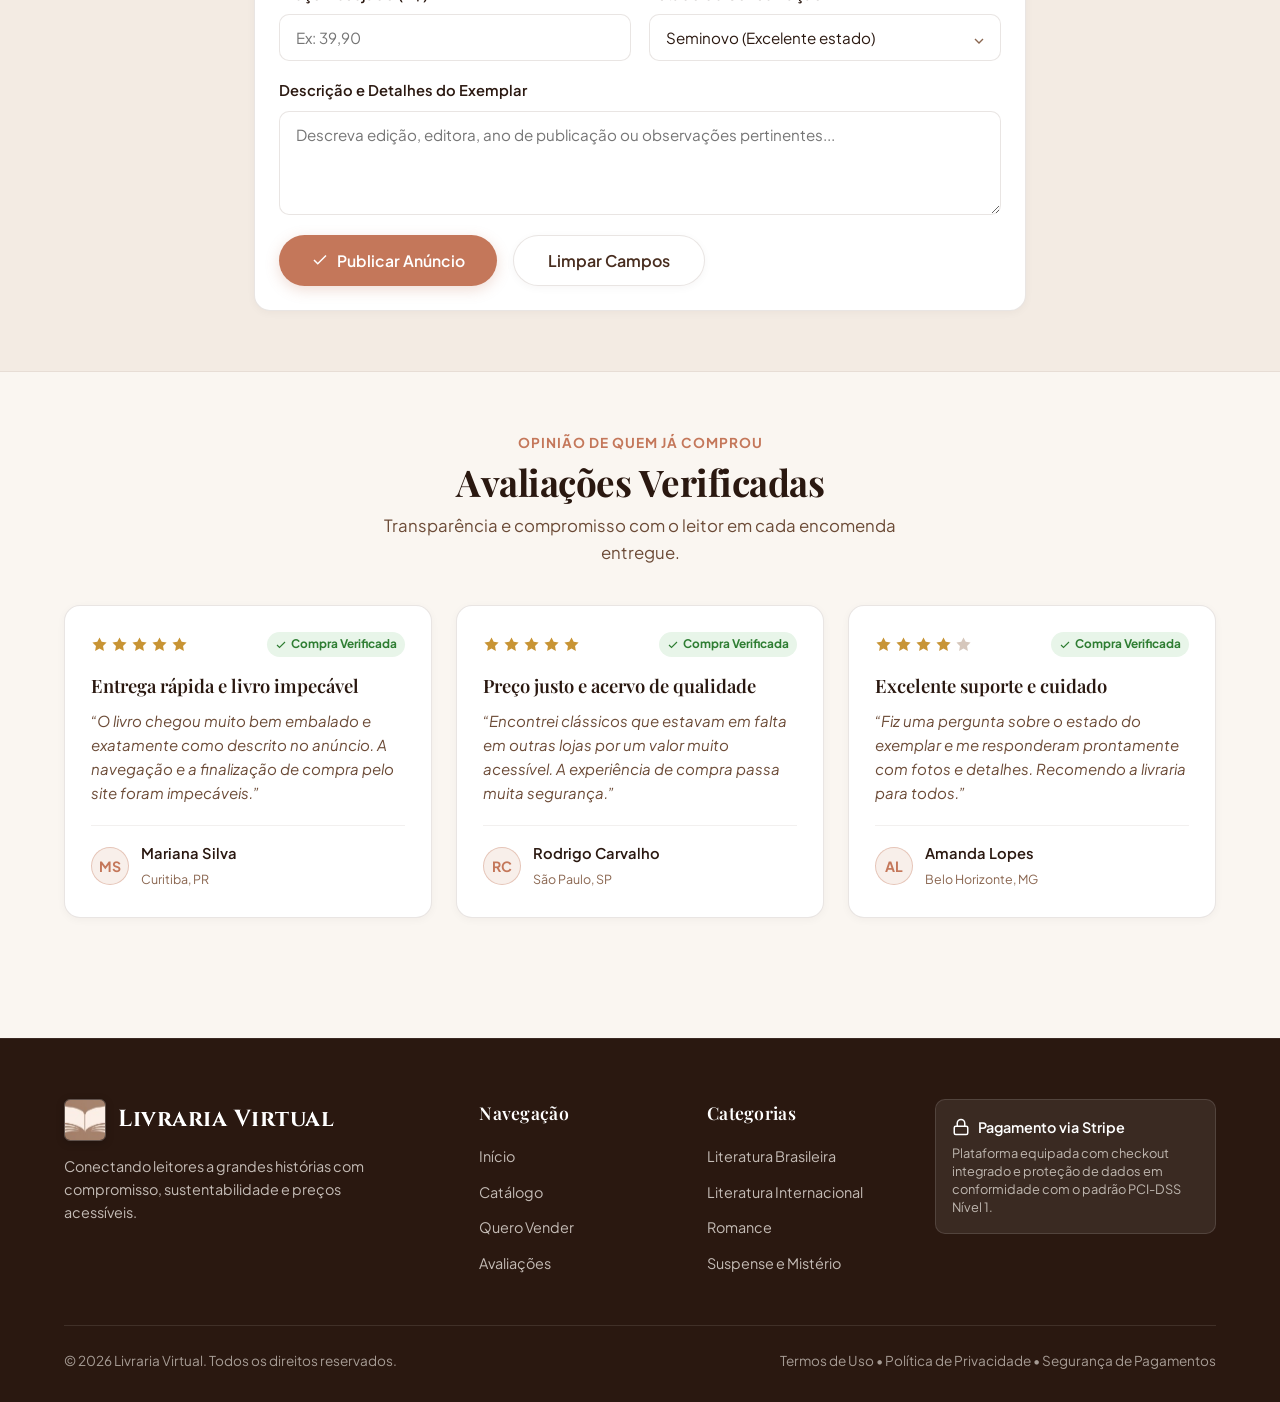
==== commit 2dd1805f: "final commit" ====
--- a/index.html
+++ b/index.html
@@ -1,235 +1,815 @@
 <!DOCTYPE html>
-<html lang="en">
+<html lang="pt-BR">
 <head>
     <meta charset="UTF-8">
     <meta name="viewport" content="width=device-width, initial-scale=1.0">
-    <title>Versus Livraria</title>
+    <title>Versus — Livros Novos e Seminovos</title>
+    <link rel="icon" type="image/jpeg" href="Logo.jpeg">
     <link rel="stylesheet" href="style.css">
     <script src="script.js" defer></script>
 </head>
 <body>
-    <div class="menu">
-        <img class="logo" src="Logo.jpeg" alt="Logo da Livraria Virtual" class="logo">
-        <h1 class="titulo">Versus</h1>
-        <nav>
-            <ul class="nav-menu">
-                <li><a href="#home">Home</a></li>
-                <li><a href="#servicos">Serviços</a></li>
-                <li><a href="#sobre">Sobre</a></li>
-                <li><a href="#agenda" class="btn-agendar">Agendar Consulta</a></li>
-            </ul>
-        </nav>
-        <button class="hamburger" aria-label="Toggle Menu">
-            <span></span>
-            <span></span>
-            <span></span>
-        </button>
-    </div>
+
+    <!-- Cabeçalho Principal -->
+    <header class="header-wrapper">
+        <div class="menu">
+            <a href="#home" class="brand-link" aria-label="Página inicial da Livraria Virtual">
+                <img class="logo" src="Logo.jpeg" alt="Logo da Livraria Virtual">
+                <span class="titulo">Versus</span>
+            </a>
+
+            <nav aria-label="Navegação principal">
+                <ul class="nav-menu">
+                    <li><a href="#home">Início</a></li>
+                    <li><a href="#catalogo">Catálogo</a></li>
+                    <li><a href="#vender">Quero Vender</a></li>
+                    <li><a href="#avaliacoes">Avaliações</a></li>
+                    <li><a href="#vender" class="btn-nav-action">Anunciar Livro</a></li>
+                </ul>
+            </nav>
+
+            <button class="hamburger" aria-label="Alternar navegação" type="button">
+                <span></span>
+                <span></span>
+                <span></span>
+            </button>
+        </div>
+    </header>
 
     <main>
+        <!-- Seção Hero -->
         <section class="hero" id="home">
             <div class="container">
+                <span class="hero-pill">Acervo Selecionado &bull; Livros Novos e Seminovos</span>
                 <h2>Livros para comprar e vender</h2>
-                <p>Uma livraria virtual simples: encontre avaliações, compre com facilidade e anuncie seus livros.</p>
+                <p>Uma livraria virtual simples e elegante: encontre avaliações verificadas, compre com facilidade e anuncie seus livros com segurança.</p>
+                
                 <div class="actions-row">
-                    <a href="#catalogo" class="btn-hero">Ver Catálogo</a>
-                    <a href="#vender" class="btn-secondary">Quero Vender</a>
+                    <a href="#catalogo" class="btn-hero">
+                        <svg width="18" height="18" viewBox="0 0 24 24" fill="none" stroke="currentColor" stroke-width="2"><path d="M4 19.5A2.5 2.5 0 0 1 6.5 17H20"></path><path d="M6.5 2H20v20H6.5A2.5 2.5 0 0 1 4 19.5v-15A2.5 2.5 0 0 1 6.5 2z"></path></svg>
+                        Ver Catálogo
+                    </a>
+                    <a href="#vender" class="btn-secondary">
+                        <svg width="18" height="18" viewBox="0 0 24 24" fill="none" stroke="currentColor" stroke-width="2"><path d="M12 5v14M5 12h14"></path></svg>
+                        Quero Vender
+                    </a>
+                </div>
+
+                <!-- Faixa de Garantias e Confiança -->
+                <div class="trust-strip">
+                    <div class="trust-item">
+                        <div class="trust-icon">
+                            <svg viewBox="0 0 24 24"><path d="M9 12l2 2 4-4m6 2a9 9 0 11-18 0 9 9 0 0118 0z"></path></svg>
+                        </div>
+                        <div class="trust-text">
+                            <h4>Acervo Verificado</h4>
+                            <p>Livros rigorosamente inspecionados.</p>
+                        </div>
+                    </div>
+
+                    <div class="trust-item">
+                        <div class="trust-icon">
+                            <svg viewBox="0 0 24 24"><path d="M12 22s8-4 8-10V5l-8-3-8 3v7c0 6 8 10 8 10z"></path></svg>
+                        </div>
+                        <div class="trust-text">
+                            <h4>Checkout Stripe</h4>
+                            <p>Pagamentos com criptografia SSL 256 bits.</p>
+                        </div>
+                    </div>
+
+                    <div class="trust-item">
+                        <div class="trust-icon">
+                            <svg viewBox="0 0 24 24"><path d="M5 12h14M12 5l7 7-7 7"></path></svg>
+                        </div>
+                        <div class="trust-text">
+                            <h4>Envio Rápido</h4>
+                            <p>Rastreamento ponto a ponto dos pedidos.</p>
+                        </div>
+                    </div>
+
+                    <div class="trust-item">
+                        <div class="trust-icon">
+                            <svg viewBox="0 0 24 24"><circle cx="12" cy="12" r="10"></circle><polyline points="12 6 12 12 16 14"></polyline></svg>
+                        </div>
+                        <div class="trust-text">
+                            <h4>Economia Circular</h4>
+                            <p>Mais leitura com preço justo e sustentabilidade.</p>
+                        </div>
+                    </div>
                 </div>
             </div>
         </section>
 
-        <!-- Busca / Filtros -->
-        <section class="section" aria-label="Busca e filtros">
-            <div class="container panel">
-                <h2 class="section-title" style="display:none">Busca</h2>
-                <form class="search-row" action="#catalogo" method="get">
-                    <div>
-                        <label for="busca" style="position:absolute;left:-9999px;">Buscar livro</label>
-                        <input id="busca" class="input" type="search" placeholder="Buscar por título ou autor" />
-
-                    </div>
-                    <div>
-                        <label for="categoria" class="sr-only" style="position:absolute;left:-9999px;">Categoria</label>
-                        <select id="categoria" class="select">
-                            <option>Todas</option>
-                            <option>Literatura Brasileira</option>
-                            <option>Romance</option>
-                            <option>Fantasia</option>
-                            <option>Desenvolvimento Pessoal</option>
-                        </select>
-                    </div>
-                    <div>
-                        <label for="ordenar" class="sr-only" style="position:absolute;left:-9999px;">Ordenar</label>
-                        <select id="ordenar" class="select">
-                            <option value="relevancia">Relevância</option>
-                            <option value="menor-preco">Menor preço</option>
-                            <option value="maior-preco">Maior preço</option>
-                        </select>
-                    </div>
-                </form>
+        <!-- Barra de Busca, Filtros e Ordenação -->
+        <section class="search-section" aria-label="Pesquisa e filtros de livros">
+            <div class="container">
+                <div class="search-panel">
+                    <form class="search-row" action="#catalogo" method="get">
+                        <div class="search-input-wrapper">
+                            <span class="search-icon-inside">
+                                <svg viewBox="0 0 24 24"><circle cx="11" cy="11" r="8"></circle><line x1="21" y1="21" x2="16.65" y2="16.65"></line></svg>
+                            </span>
+                            <label for="busca" style="position:absolute;left:-9999px;">Buscar livro por título ou autor</label>
+                            <input id="busca" class="input with-icon" type="search" placeholder="Buscar por título ou autor (ex: Raphael Montes, Kafka, Orwell...)" autocomplete="off" />
+                        </div>
+
+                        <div class="select-wrapper">
+                            <label for="categoria" style="position:absolute;left:-9999px;">Filtrar por Categoria</label>
+                            <select id="categoria" class="select">
+                                <option value="Todas">Todas as Categorias</option>
+                                <option value="Literatura Brasileira">Literatura Brasileira</option>
+                                <option value="Literatura Internacional">Literatura Internacional</option>
+                                <option value="Romance">Romance</option>
+                                <option value="Ficção e Fantasia">Ficção e Fantasia</option>
+                                <option value="Suspense e Mistério">Suspense e Mistério</option>
+                            </select>
+                            <span class="select-arrow">
+                                <svg viewBox="0 0 24 24"><polyline points="6 9 12 15 18 9"></polyline></svg>
+                            </span>
+                        </div>
+
+                        <div class="select-wrapper">
+                            <label for="ordenar" style="position:absolute;left:-9999px;">Ordenar por</label>
+                            <select id="ordenar" class="select">
+                                <option value="relevancia">Relevância</option>
+                                <option value="menor-preco">Menor preço</option>
+                                <option value="maior-preco">Maior preço</option>
+                                <option value="titulo">Título (A - Z)</option>
+                            </select>
+                            <span class="select-arrow">
+                                <svg viewBox="0 0 24 24"><polyline points="6 9 12 15 18 9"></polyline></svg>
+                            </span>
+                        </div>
+                    </form>
+
+                    <div class="search-status-bar">
+                        <span id="results-counter" class="results-badge">Carregando catálogo...</span>
+                        <button type="button" id="btn-reset-filters" class="btn-reset-filters">
+                            <svg width="14" height="14" viewBox="0 0 24 24" fill="none" stroke="currentColor" stroke-width="2"><line x1="18" y1="6" x2="6" y2="18"></line><line x1="6" y1="6" x2="18" y2="18"></line></svg>
+                            Limpar filtros
+                        </button>
+                    </div>
+                </div>
             </div>
         </section>
 
-        <!-- Catálogo (comprar) -->
+        <!-- Catálogo de Livros -->
         <section id="catalogo" class="catalogo section">
             <div class="container">
-                <h2 class="section-title">Catálogo</h2>
+                <div class="section-header">
+                    <span class="section-subtitle">Catálogo Disponível</span>
+                    <h2 class="section-title">Obras Selecionadas</h2>
+                    <p class="section-description">Confira exemplares novos e seminovos prontos para envio imediato com pagamento seguro.</p>
+                </div>
+
                 <div class="books-grid">
-                    <article class="book-card">
-                        <div class="book-img">
-                            <img src="https://m.media-amazon.com/images/I/71AeB1+8dZL._SY466_.jpg" alt="O Jantar Secreto">
-                        </div>
-                        <h3>O Jantar Secreto</h3>
-                        <p>Raphael Montes<br><strong>R$ 41,29</strong></p>
-                        <a href="book_info.html" class="buy-btn" type="button">Comprar</a>
-                    </article>
-
-                    <article class="book-card">
-                        <div class="book-img"><img src="https://m.media-amazon.com/images/I/61t0bwt1s3L._SY385_.jpg"></div>
-                        <h3>1984</h3>
-                        <p>George Orwell<br><strong>R$ 39,90</strong></p>
-                        <a href="book_info.html" class="buy-btn" type="button">Comprar</a>
-                    </article>
-
-                    <article class="book-card">
-                        <div class="book-img"><img src="https://m.media-amazon.com/images/I/815bfY-u6-L._SY385_.jpg"></div>
-                        <h3>O massacre da família Hope</h3>
-                        <p>Riley Sager<br><strong>R$ 49,78</strong></p>
-                        <a href="book_info.html" class="buy-btn" type="button">Comprar</a>
-                    </article>
-
-                    <article class="book-card">
-                        <div class="book-img"><img src="https://m.media-amazon.com/images/I/41oZEOsAjTL._SY445_SX342_ML2_.jpg"></div>
-                        <h3>Nem te Conto</h3>
-                        <p>Emily Henry<br><strong>R$ 39,53</strong></p>
-                        <a href="book_info.html" class="buy-btn" type="button">Comprar</a>
-                    </article>
-
-                    <article class="book-card">
-                        <div class="book-img"><img src="https://m.media-amazon.com/images/I/61M5CI0TS2L._SY342_.jpg"></div>
-                        <h3>Divergente</h3>
-                        <p>Veronica Roth<br><strong>R$ 47,67</strong></p>
-                        <a href="book_info.html" class="buy-btn" type="button">Comprar</a>
-                    </article>
-
-                    <article class="book-card">
-                        <div class="book-img"><img src="https://m.media-amazon.com/images/I/51H+90dUjzL._SY445_SX342_ML2_.jpg"></div>
-                        <h3>A Metamorfose</h3>
-                        <p>Franz Kafka<br><strong>R$ 10,90</strong></p>
-                        <a href="book_info.html" class="buy-btn" type="button">Comprar</a>
-                    </article>
-
-                    <article class="book-card">
-                        <div class="book-img"><img src="https://m.media-amazon.com/images/I/71PHtFqzj9L._SY425_.jpg"></div>
-                        <h3>De férias com você</h3>
-                        <p>J.K. Rowling<br><strong>R$ 38,64</strong></p>
-                        <a href="book_info.html" class="buy-btn" type="button">Comprar</a>
-                    </article>
-
-                    <article class="book-card">
-                        <div class="book-img"><img src="https://m.media-amazon.com/images/I/71Gmavgu3ZL._SY425_.jpg"></div>
-                        <h3>Crime e Castigo</h3>
-                        <p>Fyodor Dostoevsky<br><strong>R$ 15,90</strong></p>
-                        <a href="book_info.html" class="buy-btn" type="button">Comprar</a>
-                    </article>
-
-                     <article class="book-card">
-                        <div class="book-img"><img src="https://m.media-amazon.com/images/I/81XqiNjr5OL._SY466_.jpg"></div>
-                        <h3>Suicidas</h3>
-                        <p>Raphael Montes<br><strong>R$ 43,56</strong></p>
-                        <a href="book_info.html" class="buy-btn" type="button">Comprar</a>
-                    </article>
+                    <!-- Livro 1 -->
+                    <article class="book-card" data-id="1" data-title="O Jantar Secreto" data-author="Raphael Montes" data-category="Literatura Brasileira" data-price="41.29">
+                        <div>
+                            <div class="book-header">
+                                <span class="book-category">Literatura Brasileira</span>
+                                <span class="book-condition">Seminovo</span>
+                            </div>
+                            <div class="book-cover-container">
+                                <div class="book-cover-wrapper">
+                                    <img class="book-cover-img" src="https://m.media-amazon.com/images/I/71AeB1+8dZL._SY466_.jpg" alt="Capa de O Jantar Secreto" loading="lazy">
+                                </div>
+                            </div>
+                        </div>
+                        <div class="book-info">
+                            <h3 class="book-title">O Jantar Secreto</h3>
+                            <p class="book-author">Raphael Montes</p>
+                            <div class="book-price-row">
+                                <span class="book-price-label">Preço</span>
+                                <span class="book-price">R$ 41,29</span>
+                            </div>
+                            <div class="book-actions">
+                                <button type="button" class="buy-btn" data-buy-id="1">
+                                    <svg viewBox="0 0 24 24"><path d="M6 2L3 6v14a2 2 0 0 0 2 2h14a2 2 0 0 0 2-2V6l-3-4z"></path><line x1="3" y1="6" x2="21" y2="6"></line><path d="M16 10a4 4 0 0 1-8 0"></path></svg>
+                                    Comprar
+                                </button>
+                                <a href="book_info.html?id=1" class="details-btn">Detalhes</a>
+                            </div>
+                        </div>
+                    </article>
+
+                    <!-- Livro 2 -->
+                    <article class="book-card" data-id="2" data-title="1984" data-author="George Orwell" data-category="Literatura Internacional" data-price="39.90">
+                        <div>
+                            <div class="book-header">
+                                <span class="book-category">Literatura Internacional</span>
+                                <span class="book-condition">Novo</span>
+                            </div>
+                            <div class="book-cover-container">
+                                <div class="book-cover-wrapper">
+                                    <img class="book-cover-img" src="https://m.media-amazon.com/images/I/61t0bwt1s3L._SY385_.jpg" alt="Capa de 1984" loading="lazy">
+                                </div>
+                            </div>
+                        </div>
+                        <div class="book-info">
+                            <h3 class="book-title">1984</h3>
+                            <p class="book-author">George Orwell</p>
+                            <div class="book-price-row">
+                                <span class="book-price-label">Preço</span>
+                                <span class="book-price">R$ 39,90</span>
+                            </div>
+                            <div class="book-actions">
+                                <button type="button" class="buy-btn" data-buy-id="2">
+                                    <svg viewBox="0 0 24 24"><path d="M6 2L3 6v14a2 2 0 0 0 2 2h14a2 2 0 0 0 2-2V6l-3-4z"></path><line x1="3" y1="6" x2="21" y2="6"></line><path d="M16 10a4 4 0 0 1-8 0"></path></svg>
+                                    Comprar
+                                </button>
+                                <a href="book_info.html?id=2" class="details-btn">Detalhes</a>
+                            </div>
+                        </div>
+                    </article>
+
+                    <!-- Livro 3 -->
+                    <article class="book-card" data-id="3" data-title="O Massacre da Família Hope" data-author="Riley Sager" data-category="Suspense e Mistério" data-price="49.78">
+                        <div>
+                            <div class="book-header">
+                                <span class="book-category">Suspense e Mistério</span>
+                                <span class="book-condition">Novo</span>
+                            </div>
+                            <div class="book-cover-container">
+                                <div class="book-cover-wrapper">
+                                    <img class="book-cover-img" src="https://m.media-amazon.com/images/I/815bfY-u6-L._SY385_.jpg" alt="Capa de O Massacre da Família Hope" loading="lazy">
+                                </div>
+                            </div>
+                        </div>
+                        <div class="book-info">
+                            <h3 class="book-title">O Massacre da Família Hope</h3>
+                            <p class="book-author">Riley Sager</p>
+                            <div class="book-price-row">
+                                <span class="book-price-label">Preço</span>
+                                <span class="book-price">R$ 49,78</span>
+                            </div>
+                            <div class="book-actions">
+                                <button type="button" class="buy-btn" data-buy-id="3">
+                                    <svg viewBox="0 0 24 24"><path d="M6 2L3 6v14a2 2 0 0 0 2 2h14a2 2 0 0 0 2-2V6l-3-4z"></path><line x1="3" y1="6" x2="21" y2="6"></line><path d="M16 10a4 4 0 0 1-8 0"></path></svg>
+                                    Comprar
+                                </button>
+                                <a href="book_info.html?id=3" class="details-btn">Detalhes</a>
+                            </div>
+                        </div>
+                    </article>
+
+                    <!-- Livro 4 -->
+                    <article class="book-card" data-id="4" data-title="Nem te Conto" data-author="Emily Henry" data-category="Romance" data-price="39.53">
+                        <div>
+                            <div class="book-header">
+                                <span class="book-category">Romance</span>
+                                <span class="book-condition">Seminovo</span>
+                            </div>
+                            <div class="book-cover-container">
+                                <div class="book-cover-wrapper">
+                                    <img class="book-cover-img" src="https://m.media-amazon.com/images/I/41oZEOsAjTL._SY445_SX342_ML2_.jpg" alt="Capa de Nem te Conto" loading="lazy">
+                                </div>
+                            </div>
+                        </div>
+                        <div class="book-info">
+                            <h3 class="book-title">Nem te Conto</h3>
+                            <p class="book-author">Emily Henry</p>
+                            <div class="book-price-row">
+                                <span class="book-price-label">Preço</span>
+                                <span class="book-price">R$ 39,53</span>
+                            </div>
+                            <div class="book-actions">
+                                <button type="button" class="buy-btn" data-buy-id="4">
+                                    <svg viewBox="0 0 24 24"><path d="M6 2L3 6v14a2 2 0 0 0 2 2h14a2 2 0 0 0 2-2V6l-3-4z"></path><line x1="3" y1="6" x2="21" y2="6"></line><path d="M16 10a4 4 0 0 1-8 0"></path></svg>
+                                    Comprar
+                                </button>
+                                <a href="book_info.html?id=4" class="details-btn">Detalhes</a>
+                            </div>
+                        </div>
+                    </article>
+
+                    <!-- Livro 5 -->
+                    <article class="book-card" data-id="5" data-title="Divergente" data-author="Veronica Roth" data-category="Ficção e Fantasia" data-price="47.67">
+                        <div>
+                            <div class="book-header">
+                                <span class="book-category">Ficção e Fantasia</span>
+                                <span class="book-condition">Usado</span>
+                            </div>
+                            <div class="book-cover-container">
+                                <div class="book-cover-wrapper">
+                                    <img class="book-cover-img" src="https://m.media-amazon.com/images/I/61M5CI0TS2L._SY342_.jpg" alt="Capa de Divergente" loading="lazy">
+                                </div>
+                            </div>
+                        </div>
+                        <div class="book-info">
+                            <h3 class="book-title">Divergente</h3>
+                            <p class="book-author">Veronica Roth</p>
+                            <div class="book-price-row">
+                                <span class="book-price-label">Preço</span>
+                                <span class="book-price">R$ 47,67</span>
+                            </div>
+                            <div class="book-actions">
+                                <button type="button" class="buy-btn" data-buy-id="5">
+                                    <svg viewBox="0 0 24 24"><path d="M6 2L3 6v14a2 2 0 0 0 2 2h14a2 2 0 0 0 2-2V6l-3-4z"></path><line x1="3" y1="6" x2="21" y2="6"></line><path d="M16 10a4 4 0 0 1-8 0"></path></svg>
+                                    Comprar
+                                </button>
+                                <a href="book_info.html?id=5" class="details-btn">Detalhes</a>
+                            </div>
+                        </div>
+                    </article>
+
+                    <!-- Livro 6 -->
+                    <article class="book-card" data-id="6" data-title="A Metamorfose" data-author="Franz Kafka" data-category="Literatura Internacional" data-price="10.90">
+                        <div>
+                            <div class="book-header">
+                                <span class="book-category">Literatura Internacional</span>
+                                <span class="book-condition">Usado</span>
+                            </div>
+                            <div class="book-cover-container">
+                                <div class="book-cover-wrapper">
+                                    <img class="book-cover-img" src="https://m.media-amazon.com/images/I/51H+90dUjzL._SY445_SX342_ML2_.jpg" alt="Capa de A Metamorfose" loading="lazy">
+                                </div>
+                            </div>
+                        </div>
+                        <div class="book-info">
+                            <h3 class="book-title">A Metamorfose</h3>
+                            <p class="book-author">Franz Kafka</p>
+                            <div class="book-price-row">
+                                <span class="book-price-label">Preço</span>
+                                <span class="book-price">R$ 10,90</span>
+                            </div>
+                            <div class="book-actions">
+                                <button type="button" class="buy-btn" data-buy-id="6">
+                                    <svg viewBox="0 0 24 24"><path d="M6 2L3 6v14a2 2 0 0 0 2 2h14a2 2 0 0 0 2-2V6l-3-4z"></path><line x1="3" y1="6" x2="21" y2="6"></line><path d="M16 10a4 4 0 0 1-8 0"></path></svg>
+                                    Comprar
+                                </button>
+                                <a href="book_info.html?id=6" class="details-btn">Detalhes</a>
+                            </div>
+                        </div>
+                    </article>
+
+                    <!-- Livro 7 -->
+                    <article class="book-card" data-id="7" data-title="De Férias com Você" data-author="Emily Henry" data-category="Romance" data-price="38.64">
+                        <div>
+                            <div class="book-header">
+                                <span class="book-category">Romance</span>
+                                <span class="book-condition">Seminovo</span>
+                            </div>
+                            <div class="book-cover-container">
+                                <div class="book-cover-wrapper">
+                                    <img class="book-cover-img" src="https://m.media-amazon.com/images/I/71PHtFqzj9L._SY425_.jpg" alt="Capa de De Férias com Você" loading="lazy">
+                                </div>
+                            </div>
+                        </div>
+                        <div class="book-info">
+                            <h3 class="book-title">De Férias com Você</h3>
+                            <p class="book-author">Emily Henry</p>
+                            <div class="book-price-row">
+                                <span class="book-price-label">Preço</span>
+                                <span class="book-price">R$ 38,64</span>
+                            </div>
+                            <div class="book-actions">
+                                <button type="button" class="buy-btn" data-buy-id="7">
+                                    <svg viewBox="0 0 24 24"><path d="M6 2L3 6v14a2 2 0 0 0 2 2h14a2 2 0 0 0 2-2V6l-3-4z"></path><line x1="3" y1="6" x2="21" y2="6"></line><path d="M16 10a4 4 0 0 1-8 0"></path></svg>
+                                    Comprar
+                                </button>
+                                <a href="book_info.html?id=7" class="details-btn">Detalhes</a>
+                            </div>
+                        </div>
+                    </article>
+
+                    <!-- Livro 8 -->
+                    <article class="book-card" data-id="8" data-title="Crime e Castigo" data-author="Fiódor Dostoiévski" data-category="Literatura Internacional" data-price="15.90">
+                        <div>
+                            <div class="book-header">
+                                <span class="book-category">Literatura Internacional</span>
+                                <span class="book-condition">Usado</span>
+                            </div>
+                            <div class="book-cover-container">
+                                <div class="book-cover-wrapper">
+                                    <img class="book-cover-img" src="https://m.media-amazon.com/images/I/71Gmavgu3ZL._SY425_.jpg" alt="Capa de Crime e Castigo" loading="lazy">
+                                </div>
+                            </div>
+                        </div>
+                        <div class="book-info">
+                            <h3 class="book-title">Crime e Castigo</h3>
+                            <p class="book-author">Fiódor Dostoiévski</p>
+                            <div class="book-price-row">
+                                <span class="book-price-label">Preço</span>
+                                <span class="book-price">R$ 15,90</span>
+                            </div>
+                            <div class="book-actions">
+                                <button type="button" class="buy-btn" data-buy-id="8">
+                                    <svg viewBox="0 0 24 24"><path d="M6 2L3 6v14a2 2 0 0 0 2 2h14a2 2 0 0 0 2-2V6l-3-4z"></path><line x1="3" y1="6" x2="21" y2="6"></line><path d="M16 10a4 4 0 0 1-8 0"></path></svg>
+                                    Comprar
+                                </button>
+                                <a href="book_info.html?id=8" class="details-btn">Detalhes</a>
+                            </div>
+                        </div>
+                    </article>
+
+                    <!-- Livro 9 -->
+                    <article class="book-card" data-id="9" data-title="Suicidas" data-author="Raphael Montes" data-category="Literatura Brasileira" data-price="43.56">
+                        <div>
+                            <div class="book-header">
+                                <span class="book-category">Literatura Brasileira</span>
+                                <span class="book-condition">Novo</span>
+                            </div>
+                            <div class="book-cover-container">
+                                <div class="book-cover-wrapper">
+                                    <img class="book-cover-img" src="https://m.media-amazon.com/images/I/81XqiNjr5OL._SY466_.jpg" alt="Capa de Suicidas" loading="lazy">
+                                </div>
+                            </div>
+                        </div>
+                        <div class="book-info">
+                            <h3 class="book-title">Suicidas</h3>
+                            <p class="book-author">Raphael Montes</p>
+                            <div class="book-price-row">
+                                <span class="book-price-label">Preço</span>
+                                <span class="book-price">R$ 43,56</span>
+                            </div>
+                            <div class="book-actions">
+                                <button type="button" class="buy-btn" data-buy-id="9">
+                                    <svg viewBox="0 0 24 24"><path d="M6 2L3 6v14a2 2 0 0 0 2 2h14a2 2 0 0 0 2-2V6l-3-4z"></path><line x1="3" y1="6" x2="21" y2="6"></line><path d="M16 10a4 4 0 0 1-8 0"></path></svg>
+                                    Comprar
+                                </button>
+                                <a href="book_info.html?id=9" class="details-btn">Detalhes</a>
+                            </div>
+                        </div>
+                    </article>
+
+                    <!-- Estado vazio (oculto por padrão) -->
+                    <div id="no-results-state" class="no-results-box" style="display: none;">
+                        <div class="no-results-icon">
+                            <svg viewBox="0 0 24 24"><circle cx="11" cy="11" r="8"></circle><line x1="21" y1="21" x2="16.65" y2="16.65"></line></svg>
+                        </div>
+                        <h3>Nenhum livro encontrado</h3>
+                        <p>Não encontramos nenhum exemplar para os termos selecionados. Experimente buscar por outro título, autor ou limpe os filtros aplicados.</p>
+                    </div>
                 </div>
             </div>
         </section>
 
-        <!-- Vender -->
-        <section id="vender" class="section" aria-label="Vender livros">
-            <div class="container">
-                <h2 class="section-title">Quero vender</h2>
-
-                <form class="panel" action="#" method="post">
-                    <div class="grid-2">
-                        <div>
-                            <label class="section-title" style="font-size:1.1rem; text-align:left; margin:0 0 8px">Título</label>
-                            <input class="input" type="text" name="titulo" placeholder="Ex: O Senhor dos Anéis" required>
-                        </div>
-                        <div>
-                            <label class="section-title" style="font-size:1.1rem; text-align:left; margin:0 0 8px">Autor</label>
-                            <input class="input" type="text" name="autor" placeholder="Ex: J.R.R. Tolkien" required>
-                        </div>
-                    </div>
-
-                    <div class="grid-2" style="margin-top:16px">
-                        <div>
-                            <label class="section-title" style="font-size:1.1rem; text-align:left; margin:0 0 8px">Preço (R$)</label>
-                            <input class="input" type="number" name="preco" placeholder="Ex: 39,90" step="0.01" required>
-                        </div>
-                        <div>
-                            <label class="section-title" style="font-size:1.1rem; text-align:left; margin:0 0 8px">Condição</label>
-                            <select class="select" name="condicao" required>
-                                <option value="novo">Novo</option>
-                                <option value="usado">Usado</option>
-                                <option value="seminovo">Seminovo</option>
-                            </select>
-                        </div>
-                    </div>
-
-                    <div style="margin-top:16px">
-                        <label class="section-title" style="font-size:1.1rem; text-align:left; margin:0 0 8px">Descrição</label>
-                        <textarea class="input" name="descricao" rows="4" placeholder="Conte sobre o livro..." required></textarea>
-                    </div>
-
-                    <div class="actions-row">
-                        <button class="btn-primary" type="submit">Publicar anúncio</button>
-                        <button class="btn-secondary" type="reset">Limpar</button>
-                    </div>
-
-                    <p style="margin:14px 0 0; color: var(--brown-700); font-size: 0.95rem">
-                        Observação: esta é apenas a tela (sem backend). O envio não grava dados.
-                    </p>
-                </form>
+        <!-- Seção Quero Vender -->
+        <section id="vender" class="vender-section section" aria-label="Anunciar e vender livros">
+            <div class="container vender-container">
+                <div class="section-header">
+                    <span class="section-subtitle">Economia Circular</span>
+                    <h2 class="section-title">Quero Vender</h2>
+                    <p class="section-description">Desapegue daqueles exemplares parados na sua estante e compartilhe histórias com outros leitores.</p>
+                </div>
+
+                <div class="panel">
+                    <form id="vender-form" action="#" method="post">
+                        <div class="form-grid-2">
+                            <div class="form-group">
+                                <label class="form-label" for="vender-titulo">Título da Obra</label>
+                                <input id="vender-titulo" class="input" type="text" name="titulo" placeholder="Ex: O Senhor dos Anéis" required>
+                            </div>
+                            <div class="form-group">
+                                <label class="form-label" for="vender-autor">Autor(a)</label>
+                                <input id="vender-autor" class="input" type="text" name="autor" placeholder="Ex: J.R.R. Tolkien" required>
+                            </div>
+                        </div>
+
+                        <div class="form-grid-2">
+                            <div class="form-group">
+                                <label class="form-label" for="vender-preco">Preço Desejado (R$)</label>
+                                <input id="vender-preco" class="input" type="number" name="preco" placeholder="Ex: 39,90" step="0.01" min="1" required>
+                            </div>
+                            <div class="form-group">
+                                <label class="form-label" for="vender-condicao">Estado de Conservação</label>
+                                <div class="select-wrapper">
+                                    <select id="vender-condicao" class="select" name="condicao" required>
+                                        <option value="novo">Novo (Lacrado ou sem marcas)</option>
+                                        <option value="seminovo" selected>Seminovo (Excelente estado)</option>
+                                        <option value="usado">Usado (Com leves marcas de manuseio)</option>
+                                    </select>
+                                    <span class="select-arrow">
+                                        <svg viewBox="0 0 24 24"><polyline points="6 9 12 15 18 9"></polyline></svg>
+                                    </span>
+                                </div>
+                            </div>
+                        </div>
+
+                        <div class="form-group">
+                            <label class="form-label" for="vender-descricao">Descrição e Detalhes do Exemplar</label>
+                            <textarea id="vender-descricao" class="textarea" name="descricao" rows="4" placeholder="Descreva edição, editora, ano de publicação ou observações pertinentes..." required></textarea>
+                        </div>
+
+                        <div class="actions-row" style="justify-content: flex-start; margin-top: 20px;">
+                            <button class="btn-primary" type="submit">
+                                <svg width="18" height="18" viewBox="0 0 24 24" fill="none" stroke="currentColor" stroke-width="2"><polyline points="20 6 9 17 4 12"></polyline></svg>
+                                Publicar Anúncio
+                            </button>
+                            <button class="btn-secondary" type="reset">Limpar Campos</button>
+                        </div>
+
+                        <div id="vender-success-alert" class="form-alert">
+                            <svg viewBox="0 0 24 24"><path d="M22 11.08V12a10 10 0 1 1-5.93-9.14"></path><polyline points="22 4 12 14.01 9 11.01"></polyline></svg>
+                            <span>Anúncio enviado para moderação com sucesso! Entraremos em contato com você via e-mail.</span>
+                        </div>
+                    </form>
+                </div>
             </div>
         </section>
 
-        <!-- Avaliações -->
-        <section class="section" id="avaliacoes" aria-label="Avaliações de clientes">
+        <!-- Seção de Avaliações -->
+        <section class="section" id="avaliacoes" aria-label="Avaliações de leitores">
             <div class="container">
-                <h2 class="section-title">Avaliações</h2>
-
-                <div class="books-grid">
-                    <article class="book-card review-card">
-                        <div class="stars">★★★★★</div>
-                        <h3 style="margin-top:0">Entrega rápida</h3>
-                        <p class="book-card" style="background:transparent; border:none; box-shadow:none; padding:0; margin:10px 0 0; color: var(--brown-700)">
-                            “Chegou bem embalado e exatamente como na descrição. Recomendo!”
-                        </p>
-                    </article>
-
-                    <article class="book-card review-card">
-                        <div class="stars">★★★★★</div>
-                        <h3 style="margin-top:0">Preço justo</h3>
-                        <p class="book-card" style="background:transparent; border:none; box-shadow:none; padding:0; margin:10px 0 0; color: var(--brown-700)">
-                            “Achei livros em promoção e a navegação do site é bem fácil.”
-                        </p>
-                    </article>
-
-                    <article class="book-card review-card">
-                        <div class="stars">★★★★☆</div>
-                        <h3 style="margin-top:0">Bom atendimento</h3>
-                        <p class="book-card" style="background:transparent; border:none; box-shadow:none; padding:0; margin:10px 0 0; color: var(--brown-700)">
-                            “Ótima experiência. Só queria mais opções de categorias.”
-                        </p>
+                <div class="section-header">
+                    <span class="section-subtitle">Opinião de Quem Já Comprou</span>
+                    <h2 class="section-title">Avaliações Verificadas</h2>
+                    <p class="section-description">Transparência e compromisso com o leitor em cada encomenda entregue.</p>
+                </div>
+
+                <div class="reviews-grid">
+                    <article class="review-card">
+                        <div>
+                            <div class="review-header">
+                                <div class="stars-svg-row">
+                                    <svg viewBox="0 0 24 24"><polygon points="12 2 15.09 8.26 22 9.27 17 14.14 18.18 21.02 12 17.77 5.82 21.02 7 14.14 2 9.27 8.91 8.26 12 2"></polygon></svg>
+                                    <svg viewBox="0 0 24 24"><polygon points="12 2 15.09 8.26 22 9.27 17 14.14 18.18 21.02 12 17.77 5.82 21.02 7 14.14 2 9.27 8.91 8.26 12 2"></polygon></svg>
+                                    <svg viewBox="0 0 24 24"><polygon points="12 2 15.09 8.26 22 9.27 17 14.14 18.18 21.02 12 17.77 5.82 21.02 7 14.14 2 9.27 8.91 8.26 12 2"></polygon></svg>
+                                    <svg viewBox="0 0 24 24"><polygon points="12 2 15.09 8.26 22 9.27 17 14.14 18.18 21.02 12 17.77 5.82 21.02 7 14.14 2 9.27 8.91 8.26 12 2"></polygon></svg>
+                                    <svg viewBox="0 0 24 24"><polygon points="12 2 15.09 8.26 22 9.27 17 14.14 18.18 21.02 12 17.77 5.82 21.02 7 14.14 2 9.27 8.91 8.26 12 2"></polygon></svg>
+                                </div>
+                                <span class="verified-badge">
+                                    <svg viewBox="0 0 24 24"><polyline points="20 6 9 17 4 12"></polyline></svg>
+                                    Compra Verificada
+                                </span>
+                            </div>
+                            <h3 class="review-title">Entrega rápida e livro impecável</h3>
+                            <p class="review-text">“O livro chegou muito bem embalado e exatamente como descrito no anúncio. A navegação e a finalização de compra pelo site foram impecáveis.”</p>
+                        </div>
+                        <div class="review-author">
+                            <div class="author-avatar">MS</div>
+                            <div class="author-meta">
+                                <h5>Mariana Silva</h5>
+                                <span>Curitiba, PR</span>
+                            </div>
+                        </div>
+                    </article>
+
+                    <article class="review-card">
+                        <div>
+                            <div class="review-header">
+                                <div class="stars-svg-row">
+                                    <svg viewBox="0 0 24 24"><polygon points="12 2 15.09 8.26 22 9.27 17 14.14 18.18 21.02 12 17.77 5.82 21.02 7 14.14 2 9.27 8.91 8.26 12 2"></polygon></svg>
+                                    <svg viewBox="0 0 24 24"><polygon points="12 2 15.09 8.26 22 9.27 17 14.14 18.18 21.02 12 17.77 5.82 21.02 7 14.14 2 9.27 8.91 8.26 12 2"></polygon></svg>
+                                    <svg viewBox="0 0 24 24"><polygon points="12 2 15.09 8.26 22 9.27 17 14.14 18.18 21.02 12 17.77 5.82 21.02 7 14.14 2 9.27 8.91 8.26 12 2"></polygon></svg>
+                                    <svg viewBox="0 0 24 24"><polygon points="12 2 15.09 8.26 22 9.27 17 14.14 18.18 21.02 12 17.77 5.82 21.02 7 14.14 2 9.27 8.91 8.26 12 2"></polygon></svg>
+                                    <svg viewBox="0 0 24 24"><polygon points="12 2 15.09 8.26 22 9.27 17 14.14 18.18 21.02 12 17.77 5.82 21.02 7 14.14 2 9.27 8.91 8.26 12 2"></polygon></svg>
+                                </div>
+                                <span class="verified-badge">
+                                    <svg viewBox="0 0 24 24"><polyline points="20 6 9 17 4 12"></polyline></svg>
+                                    Compra Verificada
+                                </span>
+                            </div>
+                            <h3 class="review-title">Preço justo e acervo de qualidade</h3>
+                            <p class="review-text">“Encontrei clássicos que estavam em falta em outras lojas por um valor muito acessível. A experiência de compra passa muita segurança.”</p>
+                        </div>
+                        <div class="review-author">
+                            <div class="author-avatar">RC</div>
+                            <div class="author-meta">
+                                <h5>Rodrigo Carvalho</h5>
+                                <span>São Paulo, SP</span>
+                            </div>
+                        </div>
+                    </article>
+
+                    <article class="review-card">
+                        <div>
+                            <div class="review-header">
+                                <div class="stars-svg-row">
+                                    <svg viewBox="0 0 24 24"><polygon points="12 2 15.09 8.26 22 9.27 17 14.14 18.18 21.02 12 17.77 5.82 21.02 7 14.14 2 9.27 8.91 8.26 12 2"></polygon></svg>
+                                    <svg viewBox="0 0 24 24"><polygon points="12 2 15.09 8.26 22 9.27 17 14.14 18.18 21.02 12 17.77 5.82 21.02 7 14.14 2 9.27 8.91 8.26 12 2"></polygon></svg>
+                                    <svg viewBox="0 0 24 24"><polygon points="12 2 15.09 8.26 22 9.27 17 14.14 18.18 21.02 12 17.77 5.82 21.02 7 14.14 2 9.27 8.91 8.26 12 2"></polygon></svg>
+                                    <svg viewBox="0 0 24 24"><polygon points="12 2 15.09 8.26 22 9.27 17 14.14 18.18 21.02 12 17.77 5.82 21.02 7 14.14 2 9.27 8.91 8.26 12 2"></polygon></svg>
+                                    <svg viewBox="0 0 24 24" class="empty"><polygon points="12 2 15.09 8.26 22 9.27 17 14.14 18.18 21.02 12 17.77 5.82 21.02 7 14.14 2 9.27 8.91 8.26 12 2"></polygon></svg>
+                                </div>
+                                <span class="verified-badge">
+                                    <svg viewBox="0 0 24 24"><polyline points="20 6 9 17 4 12"></polyline></svg>
+                                    Compra Verificada
+                                </span>
+                            </div>
+                            <h3 class="review-title">Excelente suporte e cuidado</h3>
+                            <p class="review-text">“Fiz uma pergunta sobre o estado do exemplar e me responderam prontamente com fotos e detalhes. Recomendo a livraria para todos.”</p>
+                        </div>
+                        <div class="review-author">
+                            <div class="author-avatar">AL</div>
+                            <div class="author-meta">
+                                <h5>Amanda Lopes</h5>
+                                <span>Belo Horizonte, MG</span>
+                            </div>
+                        </div>
                     </article>
                 </div>
             </div>
         </section>
     </main>
 
+    <!-- Rodapé -->
     <footer>
         <div class="container">
-            <p>&copy; 2026 Versus. Todos os direitos reservados.</p>
+            <div class="footer-grid">
+                <div class="footer-brand">
+                    <a href="#home" class="brand-link">
+                        <img class="logo" src="Logo.jpeg" alt="Logo da Livraria Virtual">
+                        <span class="titulo">Livraria Virtual</span>
+                    </a>
+                    <p>Conectando leitores a grandes histórias com compromisso, sustentabilidade e preços acessíveis.</p>
+                </div>
+
+                <div class="footer-col">
+                    <h4>Navegação</h4>
+                    <ul class="footer-links">
+                        <li><a href="#home">Início</a></li>
+                        <li><a href="#catalogo">Catálogo</a></li>
+                        <li><a href="#vender">Quero Vender</a></li>
+                        <li><a href="#avaliacoes">Avaliações</a></li>
+                    </ul>
+                </div>
+
+                <div class="footer-col">
+                    <h4>Categorias</h4>
+                    <ul class="footer-links">
+                        <li><a href="#catalogo">Literatura Brasileira</a></li>
+                        <li><a href="#catalogo">Literatura Internacional</a></li>
+                        <li><a href="#catalogo">Romance</a></li>
+                        <li><a href="#catalogo">Suspense e Mistério</a></li>
+                    </ul>
+                </div>
+
+                <div class="footer-col">
+                    <div class="stripe-footer-badge">
+                        <div class="stripe-header-row">
+                            <svg viewBox="0 0 24 24"><rect x="3" y="11" width="18" height="11" rx="2" ry="2"></rect><path d="M7 11V7a5 5 0 0 1 10 0v4"></path></svg>
+                            <span>Pagamento via Stripe</span>
+                        </div>
+                        <p>Plataforma equipada com checkout integrado e proteção de dados em conformidade com o padrão PCI-DSS Nível 1.</p>
+                    </div>
+                </div>
+            </div>
+
+            <div class="footer-bottom">
+                <p>&copy; 2026 Livraria Virtual. Todos os direitos reservados.</p>
+                <p>Termos de Uso &bull; Política de Privacidade &bull; Segurança de Pagamentos</p>
+            </div>
         </div>
     </footer>
+
+    <!-- MODAL DE CHECKOUT STRIPE (SIMULAÇÃO PROFISSIONAL) -->
+    <div id="stripe-modal" class="modal-overlay" role="dialog" aria-modal="true" aria-labelledby="checkout-modal-title">
+        <div class="modal-container">
+            <button id="modal-close-btn" class="modal-close-btn" aria-label="Fechar checkout" type="button">
+                <svg viewBox="0 0 24 24"><line x1="18" y1="6" x2="6" y2="18"></line><line x1="6" y1="6" x2="18" y2="18"></line></svg>
+            </button>
+
+            <div class="stripe-modal-layout">
+                <!-- Coluna 1: Resumo do Pedido -->
+                <div class="stripe-order-summary">
+                    <div>
+                        <div class="stripe-badge-top">
+                            <svg viewBox="0 0 24 24"><rect x="1" y="4" width="22" height="16" rx="2" ry="2"></rect><line x1="1" y1="10" x2="23" y2="10"></line></svg>
+                            <span>Stripe Checkout</span>
+                        </div>
+
+                        <div class="modal-book-preview">
+                            <img id="modal-book-img" class="modal-book-img" src="" alt="Capa do livro selecionado">
+                            <div class="modal-book-details">
+                                <h4 id="modal-book-title" class="modal-book-title">Carregando livro...</h4>
+                                <p id="modal-book-author" class="modal-book-author">Autor</p>
+                                <span id="modal-book-cond" class="modal-book-cond">Seminovo</span>
+                            </div>
+                        </div>
+
+                        <div class="order-breakdown">
+                            <div class="breakdown-row">
+                                <span>Subtotal da obra</span>
+                                <span id="modal-order-subtotal">R$ 0,00</span>
+                            </div>
+                            <div class="breakdown-row">
+                                <span>Frete padrão</span>
+                                <span style="color: var(--green-success); font-weight:600;">Grátis</span>
+                            </div>
+                            <div class="breakdown-row total">
+                                <span>Total a pagar</span>
+                                <span id="modal-order-total">R$ 0,00</span>
+                            </div>
+                        </div>
+                    </div>
+
+                    <div class="security-notice">
+                        <svg viewBox="0 0 24 24"><rect x="3" y="11" width="18" height="11" rx="2" ry="2"></rect><path d="M7 11V7a5 5 0 0 1 10 0v4"></path></svg>
+                        <span>Criptografia de ponta a ponta de 256 bits via gateway Stripe.</span>
+                    </div>
+                </div>
+
+                <!-- Coluna 2: Formulário de Pagamento Stripe -->
+                <div class="stripe-payment-form">
+                    <!-- Vista 1: Formulário Principal -->
+                    <div id="checkout-form-view" class="checkout-view">
+                        <h3 id="checkout-modal-title" class="form-header-title">Finalizar Compra</h3>
+                        <p class="form-header-sub">Preencha seus dados para simular o pagamento com validação da Stripe.</p>
+
+                        <!-- Banner de Simulação com Botão de Auto-preenchimento -->
+                        <div class="simulation-banner">
+                            <div class="sim-info">
+                                <strong>Ambiente de Teste Ativo</strong><br>
+                                Use o cartão de teste oficial ou clique ao lado.
+                            </div>
+                            <button type="button" id="btn-autofill-test" class="btn-autofill-test">Preencher Teste</button>
+                        </div>
+
+                        <form id="stripe-payment-form">
+                            <div class="checkout-grid">
+                                <div class="checkout-field full">
+                                    <label class="checkout-label" for="customer-name">Nome Completo</label>
+                                    <input id="customer-name" class="input" type="text" placeholder="Nome impresso no cartão" required>
+                                </div>
+
+                                <div class="checkout-field">
+                                    <label class="checkout-label" for="customer-email">E-mail para Envio</label>
+                                    <input id="customer-email" class="input" type="email" placeholder="seu@email.com" required>
+                                </div>
+
+                                <div class="checkout-field">
+                                    <label class="checkout-label" for="customer-cpf">CPF do Titular</label>
+                                    <input id="customer-cpf" class="input" type="text" placeholder="000.000.000-00" maxlength="14" required>
+                                </div>
+
+                                <div class="checkout-field full">
+                                    <label class="checkout-label" for="card-number">Número do Cartão de Crédito</label>
+                                    <div class="card-input-wrapper">
+                                        <input id="card-number" class="input" type="text" placeholder="4242 4242 4242 4242" maxlength="19" required>
+                                        <div id="card-brand-indicator" class="card-brand-indicator">
+                                            <span class="card-brand-tag">STRIPE</span>
+                                        </div>
+                                    </div>
+                                </div>
+
+                                <div class="checkout-field">
+                                    <label class="checkout-label" for="card-exp">Validade (MM/AA)</label>
+                                    <input id="card-exp" class="input" type="text" placeholder="MM/AA" maxlength="5" required>
+                                </div>
+
+                                <div class="checkout-field">
+                                    <label class="checkout-label" for="card-cvc">Código CVC</label>
+                                    <input id="card-cvc" class="input" type="text" placeholder="123" maxlength="4" required>
+                                </div>
+                            </div>
+
+                            <button type="submit" id="btn-stripe-pay" class="btn-stripe-pay">
+                                <svg viewBox="0 0 24 24"><rect x="3" y="11" width="18" height="11" rx="2" ry="2"></rect><path d="M7 11V7a5 5 0 0 1 10 0v4"></path></svg>
+                                <span id="btn-pay-amount">Pagar com Stripe</span>
+                            </button>
+
+                            <p class="stripe-footer-note">Ambiente seguro com conformidade PCI-DSS. Transação simulada.</p>
+                        </form>
+                    </div>
+
+                    <!-- Vista 2: Processamento com Spinner -->
+                    <div id="checkout-processing-view" class="checkout-view checkout-processing hidden">
+                        <div class="spinner"></div>
+                        <h4 style="font-family: var(--font-heading); font-size:1.3rem; margin-bottom:8px;">Processando transação com Stripe...</h4>
+                        <p style="font-size:0.9rem; color: var(--brown-700);">Aguarde a comunicação com o gateway seguro.</p>
+                    </div>
+
+                    <!-- Vista 3: Recibo de Sucesso -->
+                    <div id="checkout-success-view" class="checkout-view checkout-success-view hidden">
+                        <div class="success-icon-wrapper">
+                            <svg viewBox="0 0 24 24"><polyline points="20 6 9 17 4 12"></polyline></svg>
+                        </div>
+                        <h3>Pagamento Aprovado!</h3>
+                        <p>Sua compra foi concluída com sucesso pelo gateway Stripe. O comprovante foi gerado.</p>
+
+                        <div class="receipt-card">
+                            <div class="receipt-row">
+                                <span>ID da Transação Stripe:</span>
+                                <strong id="receipt-transaction-id">ch_123456789</strong>
+                            </div>
+                            <div class="receipt-row">
+                                <span>Obra Adquirida:</span>
+                                <strong id="receipt-book-title">Título do Livro</strong>
+                            </div>
+                            <div class="receipt-row">
+                                <span>Valor Cobrado:</span>
+                                <strong id="receipt-total-price">R$ 0,00</strong>
+                            </div>
+                            <div class="receipt-row">
+                                <span>Forma de Pagamento:</span>
+                                <strong id="receipt-card-brand">Cartão final 4242</strong>
+                            </div>
+                            <div class="receipt-row">
+                                <span>E-mail do Comprovante:</span>
+                                <strong id="receipt-email-target">cliente@exemplo.com</strong>
+                            </div>
+                        </div>
+
+                        <button type="button" id="btn-finish-success" class="btn-primary" style="width: 100%; justify-content: center;">
+                            Concluir e Voltar ao Catálogo
+                        </button>
+                    </div>
+                </div>
+            </div>
+        </div>
+    </div>
+
 </body>
-</html>+</html>
--- a/style.css
+++ b/style.css
@@ -1,420 +1,1841 @@
-:root{
-    /* Backgrounds */
-    --bg:        #FAF4F0;   /* warm cream */
-    --bg-2:      #F0E6DF;   /* soft blush */
-    --card:      #FFFFFF;   /* white */
-
-    /* logo-default */
-    --logo: #A5826C;
-    /*Text */
-
-    --brown-900: #3D2314;   /* deep espresso text */
-    --brown-800: #5C3A28;   /* dark terracotta */
-    --brown-700: #7A5240;   /* medium terracotta */
-
-    /* Accents */
-    --accent:    #C4775A;   /* primary coral-terracotta */
-    --accent-2:  #D4947A;   /* light coral */
-    --accent-3:  #E8BBA8;   /* lighter blush */
-
-    /* Gold*/
-    --gold:      #D4A03A;   /* warm gold */
-    --gold-light:#E8C06A;   /* light gold */
-
-    /* Shadows*/
-    --shadow:         0 12px 35px rgba(61, 35, 20, 0.10);
-    --shadow-soft:    0 10px 25px rgba(61, 35, 20, 0.07);
-
-    /* Radii*/
-    --radius-lg: 20px;
-    --radius-md: 14px;
-}
-
-*{ box-sizing: border-box; }
-
-body{
-    margin: 0;
-    font-family: Arial, Helvetica, sans-serif;
-    background: var(--bg);
-    color: var(--brown-900);
-}
-
-a{ color: inherit; }
-
-.logo{
-    width: 40px;
-    height: 40px;
-    margin-right: 12px;
-}
-
-.titulo{
-    font-size: 1.5rem;
-    margin: 0;
+@import url('https://fonts.googleapis.com/css2?family=Cinzel:wght@600;700&family=Playfair+Display:ital,wght@0,500;0,600;0,700;1,400&family=Plus+Jakarta+Sans:wght@400;500;600;700&display=swap');
+
+:root {
+    /* Paleta Principal da Marca */
+    --bg:              #FAF6F1; /* Creme suave e acolhedor */
+    --bg-secondary:    #F3EBE3; /* Bege blush elegante */
+    --bg-alt:          #EDE3DA; /* Tom de transição sutil */
+    --card-bg:         #FFFFFF; /* Fundo limpo para cartões */
+
+    /* Tipografia e Tons Escuros */
+    --brown-900:       #2A1810; /* Espresso profundo para títulos */
+    --brown-800:       #482D1F; /* Castanho escuro para subtítulos */
+    --brown-700:       #6C4B37; /* Terracota médio para textos */
+    --brown-600:       #8A6650; /* Terracota suave para apoios */
+    --brown-500:       #A6836E; /* Tom neutro quente */
+
+    /* Acentos e Ações */
+    --accent:          #C4775A; /* Terracota assinatura */
+    --accent-hover:    #B16447; /* Terracota escuro ao passar o mouse */
+    --accent-light:    #F8EFEA; /* Fundo suave para tags de destaque */
+    --accent-border:   rgba(196, 119, 90, 0.35);
+
+    /* Elementos de Suporte */
+    --gold:            #C89434; /* Dourado suave para estrelas e selos */
+    --green-success:   #2E7D32; /* Verde profissional para confirmações */
+    --green-light:     #E8F5E9;
+    --border:          rgba(72, 45, 31, 0.12);
+    --border-light:    rgba(72, 45, 31, 0.07);
+
+    /* Sombras Sutis e Naturais */
+    --shadow-sm:       0 2px 8px rgba(42, 24, 16, 0.04);
+    --shadow-md:       0 8px 24px rgba(42, 24, 16, 0.07);
+    --shadow-lg:       0 18px 45px rgba(42, 24, 16, 0.11);
+    --shadow-book:     -4px 8px 22px rgba(42, 24, 16, 0.22);
+
+    /* Raios de Arredondamento */
+    --radius-sm:       6px;
+    --radius-md:       10px;
+    --radius-lg:       16px;
+    --radius-pill:     999px;
+
+    /* Fontes */
+    --font-heading:    'Playfair Display', Georgia, serif;
+    --font-brand:      'Cinzel', 'Playfair Display', serif;
+    --font-body:       'Plus Jakarta Sans', -apple-system, BlinkMacSystemFont, 'Segoe UI', Roboto, sans-serif;
     
-}
-
-.menu{
-    background: var(--logo);
-    width: 100%;
-    height: 70px;
-    display: flex;
-    flex-direction: row;
-    align-items: center;
-    justify-content: space-between;
-    padding: 0 20px;
-    box-shadow: 0 10px 35px rgba(92, 55, 40, 0.15);
-}
-
-nav ul {
-    display: flex;
-    list-style: none;
+    /* Transições */
+    --transition:      all 0.24s cubic-bezier(0.16, 1, 0.3, 1);
+}
+
+/* Reset Geral */
+*, *::before, *::after {
+    box-sizing: border-box;
     margin: 0;
     padding: 0;
 }
 
-nav li {
-    margin: 0 5px;
-}
-
-nav a {
+html {
+    scroll-behavior: smooth;
+    font-size: 16px;
+}
+
+body {
+    background-color: var(--bg);
+    color: var(--brown-900);
+    font-family: var(--font-body);
+    line-height: 1.6;
+    -webkit-font-smoothing: antialiased;
+    -moz-osx-font-smoothing: grayscale;
+}
+
+img {
+    max-width: 100%;
+    height: auto;
+    display: block;
+}
+
+a {
+    color: inherit;
     text-decoration: none;
-    color: white;
-    padding: 10px 15px;
-    display: block;
-    transition: background-color 0.3s;
-}
-
-nav a:hover {
-    background-color: rgba(92, 55, 40, 0.22);
-
-}
-
-/* Botão de menu do overlay (mobile) */
-.nav-menu{ background-color: #775744; }
-
-
-
-.hamburger {
-    display: flex;
-    flex-direction: column;
-    justify-content: space-around;
-    width: 30px;
-    height: 25px;
-    background: none;
-    border: none;
-    cursor: pointer;
-    padding: 5px;
-    z-index: 1001;
-    transition: 0.3s;
-}
-
-.hamburger span {
-    width: 100%;
-    height: 3px;
-    background-color: white;
-    transition: 0.3s;
-    border-radius: 2px;
-}
-
-.hamburger.active span:nth-child(1) {
-    transform: rotate(-45deg) translate(-5px, 6px);
-}
-
-.hamburger.active span:nth-child(2) {
-    opacity: 0;
-}
-
-.hamburger.active span:nth-child(3) {
-    transform: rotate(45deg) translate(-5px, -6px);
-}
-
-@media (min-width: 769px) {
-    .hamburger {
-        display: none;
-    }
-}
-
-@media (max-width: 768px) {
-    .menu {
-        height: 70px;
-        position: relative;
-    }
-    
-    .menu h1 {
-        font-size: 1.2rem;
-    }
-    
-    .nav-menu {
-        position: fixed;
-        top: 70px;
-        right: -100%;
-        width: 80%;
-        max-width: 300px;
-        height: calc(100vh - 70px);
-        background-color: #775744;
-
-        flex-direction: column;
-        transition: right 0.3s ease;
-        z-index: 1000;
-        padding: 20px 0;
-        margin: 0;
-        border-left: 1px solid rgba(255,255,255,0.08);
-    }
-
-    
-    .nav-menu.active {
-        right: 0;
-    }
-    
-    .nav-menu li {
-        margin: 0 0 1px 0;
-        width: 100%;
-    }
-    
-    .nav-menu a {
-        padding: 20px 25px;
-        border-bottom: 1px solid rgba(255,255,255,0.1);
-        text-align: left;
-    }
-    
-body.menu-open {
-        overflow: hidden;
-    }
-}
-
+    transition: var(--transition);
+}
+
+button, input, select, textarea {
+    font-family: inherit;
+}
 
 .container {
     max-width: 1200px;
     margin: 0 auto;
-    padding: 0 20px;
-}
-
+    padding: 0 24px;
+}
+
+/* ==========================================================================
+   CABEÇALHO & NAVEGAÇÃO
+   ========================================================================== */
+.header-wrapper {
+    position: sticky;
+    top: 0;
+    z-index: 1000;
+    background: rgba(165, 130, 108, 0.96);
+    backdrop-filter: blur(10px);
+    -webkit-backdrop-filter: blur(10px);
+    box-shadow: 0 4px 20px rgba(42, 24, 16, 0.12);
+    border-bottom: 1px solid rgba(255, 255, 255, 0.12);
+}
+
+.menu {
+    height: 74px;
+    display: flex;
+    align-items: center;
+    justify-content: space-between;
+    padding: 0 24px;
+    max-width: 1200px;
+    margin: 0 auto;
+}
+
+.brand-link {
+    display: flex;
+    align-items: center;
+    gap: 12px;
+    color: #FFFFFF;
+}
+
+.logo {
+    width: 42px;
+    height: 42px;
+    border-radius: var(--radius-sm);
+    object-fit: cover;
+    box-shadow: 0 2px 8px rgba(0, 0, 0, 0.2);
+    border: 1px solid rgba(255, 255, 255, 0.25);
+}
+
+.titulo {
+    font-family: var(--font-brand);
+    font-size: 1.45rem;
+    font-weight: 700;
+    letter-spacing: 0.5px;
+    color: #FFFFFF;
+    margin: 0;
+}
+
+nav {
+    display: flex;
+    align-items: center;
+}
+
+.nav-menu {
+    display: flex;
+    list-style: none;
+    align-items: center;
+    gap: 8px;
+    margin: 0;
+    padding: 0;
+}
+
+.nav-menu li a {
+    color: rgba(255, 255, 255, 0.92);
+    font-size: 0.95rem;
+    font-weight: 500;
+    padding: 8px 16px;
+    border-radius: var(--radius-pill);
+    display: inline-flex;
+    align-items: center;
+    gap: 6px;
+    transition: var(--transition);
+}
+
+.nav-menu li a:hover {
+    color: #FFFFFF;
+    background-color: rgba(255, 255, 255, 0.16);
+}
+
+.nav-menu .btn-nav-action {
+    background-color: #FFFFFF;
+    color: var(--brown-900) !important;
+    font-weight: 600;
+    box-shadow: 0 2px 10px rgba(0, 0, 0, 0.15);
+    margin-left: 8px;
+}
+
+.nav-menu .btn-nav-action:hover {
+    background-color: var(--bg-secondary);
+    color: var(--brown-900) !important;
+    transform: translateY(-1px);
+    box-shadow: 0 4px 14px rgba(0, 0, 0, 0.2);
+}
+
+.hamburger {
+    display: none;
+    flex-direction: column;
+    justify-content: space-between;
+    width: 28px;
+    height: 20px;
+    background: transparent;
+    border: none;
+    cursor: pointer;
+    padding: 0;
+    z-index: 1001;
+}
+
+.hamburger span {
+    width: 100%;
+    height: 2.5px;
+    background-color: #FFFFFF;
+    border-radius: 2px;
+    transition: var(--transition);
+}
+
+.hamburger.active span:nth-child(1) {
+    transform: translateY(8.5px) rotate(45deg);
+}
+.hamburger.active span:nth-child(2) {
+    opacity: 0;
+}
+.hamburger.active span:nth-child(3) {
+    transform: translateY(-8.5px) rotate(-45deg);
+}
+
+/* ==========================================================================
+   HERO SECTION
+   ========================================================================== */
+.hero {
+    background: linear-gradient(180deg, var(--bg-secondary) 0%, var(--bg) 100%);
+    text-align: center;
+    padding: 80px 0 60px;
+    position: relative;
+    border-bottom: 1px solid var(--border-light);
+}
+
+.hero-pill {
+    display: inline-flex;
+    align-items: center;
+    gap: 8px;
+    background-color: var(--accent-light);
+    color: var(--accent);
+    border: 1px solid var(--accent-border);
+    padding: 6px 16px;
+    border-radius: var(--radius-pill);
+    font-size: 0.82rem;
+    font-weight: 700;
+    letter-spacing: 0.5px;
+    text-transform: uppercase;
+    margin-bottom: 20px;
+}
+
+.hero h2 {
+    font-family: var(--font-heading);
+    font-size: 3.2rem;
+    font-weight: 700;
+    line-height: 1.18;
+    color: var(--brown-900);
+    margin-bottom: 16px;
+    max-width: 800px;
+    margin-left: auto;
+    margin-right: auto;
+}
+
+.hero p {
+    font-size: 1.18rem;
+    color: var(--brown-700);
+    max-width: 640px;
+    margin: 0 auto 32px;
+    line-height: 1.6;
+}
+
+.actions-row {
+    display: flex;
+    justify-content: center;
+    gap: 16px;
+    flex-wrap: wrap;
+}
+
+.btn-hero {
+    background-color: var(--accent);
+    color: #FFFFFF;
+    font-weight: 600;
+    font-size: 1rem;
+    padding: 14px 34px;
+    border-radius: var(--radius-pill);
+    box-shadow: 0 8px 24px rgba(196, 119, 90, 0.32);
+    border: none;
+    cursor: pointer;
+    transition: var(--transition);
+    display: inline-flex;
+    align-items: center;
+    gap: 8px;
+}
+
+.btn-hero:hover {
+    background-color: var(--accent-hover);
+    transform: translateY(-2px);
+    box-shadow: 0 12px 28px rgba(196, 119, 90, 0.42);
+    color: #FFFFFF;
+}
+
+.btn-secondary {
+    background-color: var(--card-bg);
+    color: var(--brown-800);
+    border: 1px solid var(--border);
+    font-weight: 600;
+    font-size: 1rem;
+    padding: 14px 34px;
+    border-radius: var(--radius-pill);
+    box-shadow: var(--shadow-sm);
+    cursor: pointer;
+    transition: var(--transition);
+    display: inline-flex;
+    align-items: center;
+    gap: 8px;
+}
+
+.btn-secondary:hover {
+    background-color: var(--bg-secondary);
+    border-color: var(--brown-600);
+    color: var(--brown-900);
+    transform: translateY(-2px);
+    box-shadow: var(--shadow-md);
+}
+
+/* Faixa de Confiança / Benefícios */
+.trust-strip {
+    margin-top: 50px;
+    padding-top: 36px;
+    border-top: 1px solid rgba(72, 45, 31, 0.08);
+    display: grid;
+    grid-template-columns: repeat(auto-fit, minmax(220px, 1fr));
+    gap: 20px;
+}
+
+.trust-item {
+    display: flex;
+    align-items: center;
+    gap: 14px;
+    text-align: left;
+    padding: 12px 16px;
+    background: rgba(255, 255, 255, 0.55);
+    border-radius: var(--radius-md);
+    border: 1px solid var(--border-light);
+}
+
+.trust-icon {
+    width: 38px;
+    height: 38px;
+    min-width: 38px;
+    border-radius: var(--radius-sm);
+    background: var(--accent-light);
+    color: var(--accent);
+    display: flex;
+    align-items: center;
+    justify-content: center;
+}
+
+.trust-icon svg {
+    width: 20px;
+    height: 20px;
+    stroke: currentColor;
+    stroke-width: 2;
+    fill: none;
+}
+
+.trust-text h4 {
+    font-size: 0.92rem;
+    font-weight: 700;
+    color: var(--brown-900);
+    margin-bottom: 2px;
+}
+
+.trust-text p {
+    font-size: 0.8rem;
+    color: var(--brown-600);
+    margin: 0;
+    line-height: 1.35;
+}
+
+/* ==========================================================================
+   SEÇÕES GERAIS
+   ========================================================================== */
 .section {
-    padding: 70px 0;
-}
-
-.section-title{
+    padding: 60px 0;
+}
+
+.section-header {
     text-align: center;
-    font-size: 2.2rem;
-    margin: 0 0 26px;
-    color: var(--brown-800);
-}
-
-.panel{
-    background: linear-gradient(180deg, var(--card) 0%, #ffffff 100%);
-    border: 1px solid rgba(59, 42, 26, 0.08);
+    margin-bottom: 38px;
+}
+
+.section-subtitle {
+    font-size: 0.85rem;
+    font-weight: 700;
+    text-transform: uppercase;
+    letter-spacing: 1px;
+    color: var(--accent);
+    margin-bottom: 6px;
+    display: block;
+}
+
+.section-title {
+    font-family: var(--font-heading);
+    font-size: 2.3rem;
+    font-weight: 700;
+    color: var(--brown-900);
+    letter-spacing: -0.5px;
+    line-height: 1.25;
+}
+
+.section-description {
+    font-size: 1.05rem;
+    color: var(--brown-700);
+    max-width: 580px;
+    margin: 8px auto 0;
+}
+
+.panel {
+    background: var(--card-bg);
+    border: 1px solid var(--border);
     border-radius: var(--radius-lg);
-    box-shadow: var(--shadow-soft);
-    padding: 22px;
-}
-
-/* Hero */
-.hero {
-    background: var(--bg-2);
-    text-align: center;
-    padding: 100px 0;
-}
-
-.hero h2 {
-    font-size: 3rem;
-    margin: 0 0 12px;
-    color: var(--brown-900);
-}
-
-.hero p{
-
-    margin: 0 auto 26px;
-    max-width: 650px;
-    font-size: 1.25rem;
+    box-shadow: var(--shadow-sm);
+    padding: 24px;
+}
+
+/* ==========================================================================
+   BUSCA E FILTROS DINÂMICOS
+   ========================================================================== */
+.search-section {
+    padding-top: 10px;
+    padding-bottom: 20px;
+}
+
+.search-panel {
+    background: var(--card-bg);
+    border: 1px solid var(--border);
+    border-radius: var(--radius-lg);
+    box-shadow: var(--shadow-md);
+    padding: 20px 24px;
+}
+
+.search-row {
+    display: grid;
+    grid-template-columns: 2fr 1.2fr 1fr;
+    gap: 16px;
+    align-items: center;
+}
+
+.search-input-wrapper {
+    position: relative;
+    display: flex;
+    align-items: center;
+}
+
+.search-icon-inside {
+    position: absolute;
+    left: 16px;
+    width: 18px;
+    height: 18px;
+    color: var(--brown-600);
+    pointer-events: none;
+}
+
+.search-icon-inside svg {
+    width: 100%;
+    height: 100%;
+    stroke: currentColor;
+    stroke-width: 2;
+    fill: none;
+}
+
+.input {
+    width: 100%;
+    padding: 13px 16px;
+    border-radius: var(--radius-md);
+    border: 1px solid var(--border);
+    background-color: var(--card-bg);
+    color: var(--brown-900);
+    font-size: 0.95rem;
+    outline: none;
+    transition: var(--transition);
+}
+
+.input.with-icon {
+    padding-left: 44px;
+}
+
+.input:focus {
+    border-color: var(--accent);
+    box-shadow: 0 0 0 3px rgba(196, 119, 90, 0.16);
+}
+
+.select-wrapper {
+    position: relative;
+    display: flex;
+    align-items: center;
+}
+
+.select {
+    width: 100%;
+    padding: 13px 36px 13px 16px;
+    border-radius: var(--radius-md);
+    border: 1px solid var(--border);
+    background-color: var(--card-bg);
+    color: var(--brown-900);
+    font-size: 0.95rem;
+    outline: none;
+    cursor: pointer;
+    appearance: none;
+    -webkit-appearance: none;
+    transition: var(--transition);
+}
+
+.select:focus {
+    border-color: var(--accent);
+    box-shadow: 0 0 0 3px rgba(196, 119, 90, 0.16);
+}
+
+.select-arrow {
+    position: absolute;
+    right: 14px;
+    width: 16px;
+    height: 16px;
+    pointer-events: none;
+    color: var(--brown-600);
+}
+
+.select-arrow svg {
+    width: 100%;
+    height: 100%;
+    stroke: currentColor;
+    stroke-width: 2;
+    fill: none;
+}
+
+/* Barra de Status da Busca */
+.search-status-bar {
+    display: flex;
+    align-items: center;
+    justify-content: space-between;
+    margin-top: 14px;
+    padding-top: 14px;
+    border-top: 1px solid var(--border-light);
+    font-size: 0.88rem;
     color: var(--brown-700);
-    line-height: 1.5;
-}
-
-
-.btn-hero, .btn-secondary {
-    display: inline-block;
-    background: var(--accent);
-    color: #fff;
-    padding: 15px 40px;
-    text-decoration: none;
-    border-radius: 50px;
-    font-weight: bold;
-    transition: transform 0.3s, box-shadow 0.3s;
-    box-shadow: 0 10px 30px rgba(196, 119, 90, 0.30);
-
-}
-
-.btn-hero:hover, .btn-secondary:hover {
-    background: var(--accent-2);
-    transform: translateY(-3px);
-    box-shadow: 0 15px 40px rgba(196, 119, 90, 0.40);
-
-}
-
+}
+
+.results-badge {
+    font-weight: 600;
+    color: var(--brown-900);
+}
+
+.btn-reset-filters {
+    background: transparent;
+    border: none;
+    color: var(--accent);
+    font-size: 0.85rem;
+    font-weight: 600;
+    cursor: pointer;
+    display: none;
+    align-items: center;
+    gap: 4px;
+    padding: 4px 8px;
+    border-radius: var(--radius-sm);
+    transition: var(--transition);
+}
+
+.btn-reset-filters:hover {
+    background-color: var(--accent-light);
+    text-decoration: underline;
+}
+
+.btn-reset-filters.active {
+    display: inline-flex;
+}
+
+/* ==========================================================================
+   CATÁLOGO DE LIVROS
+   ========================================================================== */
 .catalogo {
-    padding: 0;
-    background: transparent;
-}
-
-.catalogo h2{
-    display: none;
-}
-
+    padding-top: 20px;
+    padding-bottom: 70px;
+}
 
 .books-grid {
     display: grid;
-    grid-template-columns: repeat(auto-fit, minmax(280px, 1fr));
-    gap: 30px;
+    grid-template-columns: repeat(auto-fill, minmax(280px, 1fr));
+    gap: 28px;
 }
 
 .book-card {
-    background: var(--card);
+    background: var(--card-bg);
     border-radius: var(--radius-lg);
-    padding: 26px 22px;
+    border: 1px solid var(--border);
+    box-shadow: var(--shadow-sm);
+    padding: 20px;
+    display: flex;
+    flex-direction: column;
+    justify-content: space-between;
+    transition: var(--transition);
+    position: relative;
+}
+
+.book-card:hover {
+    transform: translateY(-6px);
+    box-shadow: var(--shadow-lg);
+    border-color: rgba(196, 119, 90, 0.3);
+}
+
+.book-header {
+    display: flex;
+    justify-content: space-between;
+    align-items: center;
+    margin-bottom: 14px;
+}
+
+.book-category {
+    font-size: 0.75rem;
+    font-weight: 700;
+    text-transform: uppercase;
+    letter-spacing: 0.5px;
+    color: var(--accent);
+    background-color: var(--accent-light);
+    padding: 4px 10px;
+    border-radius: var(--radius-pill);
+}
+
+.book-condition {
+    font-size: 0.75rem;
+    font-weight: 600;
+    color: var(--brown-600);
+    background-color: var(--bg-secondary);
+    padding: 4px 10px;
+    border-radius: var(--radius-pill);
+}
+
+/* Efeito Capa de Livro 3D com Lombada Realista */
+.book-cover-container {
+    display: flex;
+    justify-content: center;
+    align-items: center;
+    padding: 10px 0 18px;
+    perspective: 800px;
+}
+
+.book-cover-wrapper {
+    position: relative;
+    width: 165px;
+    height: 245px;
+    border-radius: 4px 8px 8px 4px;
+    overflow: hidden;
+    box-shadow: var(--shadow-book);
+    background-color: #E2D9D2;
+    transition: transform 0.3s ease;
+}
+
+.book-card:hover .book-cover-wrapper {
+    transform: scale(1.03) rotateY(-4deg);
+}
+
+.book-cover-img {
+    width: 100%;
+    height: 100%;
+    object-fit: cover;
+    display: block;
+}
+
+/* Efeito de relevo de lombada realista à esquerda */
+.book-cover-wrapper::before {
+    content: '';
+    position: absolute;
+    top: 0;
+    left: 0;
+    bottom: 0;
+    width: 12px;
+    background: linear-gradient(
+        90deg,
+        rgba(0, 0, 0, 0.28) 0%,
+        rgba(255, 255, 255, 0.18) 30%,
+        rgba(0, 0, 0, 0.08) 100%
+    );
+    pointer-events: none;
+    z-index: 2;
+}
+
+.book-info {
+    text-align: left;
+    flex-grow: 1;
+    display: flex;
+    flex-direction: column;
+    justify-content: flex-end;
+}
+
+.book-title {
+    font-family: var(--font-heading);
+    font-size: 1.22rem;
+    font-weight: 600;
+    color: var(--brown-900);
+    line-height: 1.3;
+    margin-bottom: 4px;
+    display: -webkit-box;
+    -webkit-line-clamp: 2;
+    -webkit-box-orient: vertical;
+    overflow: hidden;
+    min-height: 2.6em;
+}
+
+.book-author {
+    font-size: 0.9rem;
+    color: var(--brown-700);
+    margin-bottom: 12px;
+}
+
+.book-price-row {
+    display: flex;
+    align-items: baseline;
+    justify-content: space-between;
+    padding-top: 12px;
+    margin-bottom: 16px;
+    border-top: 1px dashed var(--border);
+}
+
+.book-price-label {
+    font-size: 0.78rem;
+    color: var(--brown-600);
+    text-transform: uppercase;
+    font-weight: 600;
+}
+
+.book-price {
+    font-size: 1.35rem;
+    font-weight: 700;
+    color: var(--brown-900);
+}
+
+.book-actions {
+    display: grid;
+    grid-template-columns: 1fr auto;
+    gap: 8px;
+}
+
+.buy-btn {
+    background-color: var(--accent);
+    color: #FFFFFF;
+    border: none;
+    padding: 11px 18px;
+    border-radius: var(--radius-pill);
+    font-size: 0.94rem;
+    font-weight: 600;
+    cursor: pointer;
+    transition: var(--transition);
+    display: flex;
+    align-items: center;
+    justify-content: center;
+    gap: 6px;
+    box-shadow: 0 4px 14px rgba(196, 119, 90, 0.25);
+}
+
+.buy-btn svg {
+    width: 17px;
+    height: 17px;
+    stroke: currentColor;
+    stroke-width: 2;
+    fill: none;
+}
+
+.buy-btn:hover {
+    background-color: var(--accent-hover);
+    transform: translateY(-1px);
+    box-shadow: 0 6px 18px rgba(196, 119, 90, 0.38);
+}
+
+.details-btn {
+    background-color: var(--bg-secondary);
+    color: var(--brown-800);
+    border: 1px solid var(--border);
+    padding: 11px 16px;
+    border-radius: var(--radius-pill);
+    font-size: 0.88rem;
+    font-weight: 600;
     text-align: center;
-    box-shadow: 0 14px 40px rgba(59,42,26,0.10);
-    transition: all 0.25s ease;
-    border: 1px solid rgba(59,42,26,0.08);
-}
-
-
-.book-card:hover {
-    transform: translateY(-8px);
-    box-shadow: 0 24px 70px rgba(59,42,26,0.18);
-}
-
-
-.book-img {
-    font-size: 4rem;
+    display: flex;
+    align-items: center;
+    justify-content: center;
+    transition: var(--transition);
+}
+
+.details-btn:hover {
+    background-color: #EDE3DA;
+    color: var(--brown-900);
+    border-color: var(--brown-600);
+}
+
+/* Estado de busca vazia */
+.no-results-box {
+    grid-column: 1 / -1;
+    text-align: center;
+    padding: 60px 20px;
+    background: var(--card-bg);
+    border-radius: var(--radius-lg);
+    border: 1px dashed var(--border);
+}
+
+.no-results-icon {
+    width: 52px;
+    height: 52px;
+    margin: 0 auto 16px;
+    color: var(--brown-600);
+}
+
+.no-results-icon svg {
+    width: 100%;
+    height: 100%;
+    stroke: currentColor;
+    stroke-width: 1.6;
+    fill: none;
+}
+
+.no-results-box h3 {
+    font-family: var(--font-heading);
+    font-size: 1.5rem;
+    color: var(--brown-900);
+    margin-bottom: 8px;
+}
+
+.no-results-box p {
+    color: var(--brown-700);
+    max-width: 440px;
+    margin: 0 auto 20px;
+}
+
+/* ==========================================================================
+   SEÇÃO QUERO VENDER
+   ========================================================================== */
+.vender-section {
+    background-color: var(--bg-secondary);
+    position: relative;
+    border-top: 1px solid var(--border-light);
+    border-bottom: 1px solid var(--border-light);
+}
+
+.vender-container {
+    max-width: 820px;
+    margin: 0 auto;
+}
+
+.form-grid-2 {
+    display: grid;
+    grid-template-columns: 1fr 1fr;
+    gap: 18px;
+}
+
+.form-group {
+    display: flex;
+    flex-direction: column;
+    margin-bottom: 18px;
+}
+
+.form-label {
+    font-size: 0.92rem;
+    font-weight: 600;
+    color: var(--brown-900);
+    margin-bottom: 8px;
+}
+
+.textarea {
+    width: 100%;
+    padding: 13px 16px;
+    border-radius: var(--radius-md);
+    border: 1px solid var(--border);
+    background-color: var(--card-bg);
+    color: var(--brown-900);
+    font-size: 0.95rem;
+    outline: none;
+    resize: vertical;
+    transition: var(--transition);
+}
+
+.textarea:focus {
+    border-color: var(--accent);
+    box-shadow: 0 0 0 3px rgba(196, 119, 90, 0.16);
+}
+
+.btn-primary {
+    background-color: var(--accent);
+    color: #FFFFFF;
+    border: none;
+    padding: 13px 32px;
+    border-radius: var(--radius-pill);
+    font-size: 0.98rem;
+    font-weight: 600;
+    cursor: pointer;
+    transition: var(--transition);
+    box-shadow: 0 4px 14px rgba(196, 119, 90, 0.25);
+    display: inline-flex;
+    align-items: center;
+    gap: 8px;
+}
+
+.btn-primary:hover {
+    background-color: var(--accent-hover);
+    transform: translateY(-1px);
+    box-shadow: 0 6px 18px rgba(196, 119, 90, 0.35);
+}
+
+.form-alert {
+    padding: 14px 18px;
+    border-radius: var(--radius-md);
+    font-size: 0.9rem;
+    margin-top: 18px;
+    display: none;
+    align-items: center;
+    gap: 12px;
+}
+
+.form-alert.success {
+    display: flex;
+    background-color: var(--green-light);
+    color: var(--green-success);
+    border: 1px solid rgba(46, 125, 50, 0.25);
+}
+
+.form-alert svg {
+    width: 20px;
+    height: 20px;
+    min-width: 20px;
+    stroke: currentColor;
+    stroke-width: 2;
+    fill: none;
+}
+
+/* ==========================================================================
+   AVALIAÇÕES
+   ========================================================================== */
+.reviews-grid {
+    display: grid;
+    grid-template-columns: repeat(auto-fit, minmax(320px, 1fr));
+    gap: 24px;
+}
+
+.review-card {
+    background: var(--card-bg);
+    border: 1px solid var(--border);
+    border-radius: var(--radius-lg);
+    box-shadow: var(--shadow-sm);
+    padding: 26px;
+    display: flex;
+    flex-direction: column;
+    justify-content: space-between;
+    transition: var(--transition);
+}
+
+.review-card:hover {
+    transform: translateY(-3px);
+    box-shadow: var(--shadow-md);
+}
+
+.review-header {
+    display: flex;
+    align-items: center;
+    justify-content: space-between;
+    margin-bottom: 14px;
+}
+
+.stars-svg-row {
+    display: flex;
+    align-items: center;
+    gap: 3px;
+    color: var(--gold);
+}
+
+.stars-svg-row svg {
+    width: 17px;
+    height: 17px;
+    fill: currentColor;
+}
+
+.stars-svg-row svg.empty {
+    color: #D6C7BC;
+    fill: currentColor;
+}
+
+.verified-badge {
+    font-size: 0.74rem;
+    font-weight: 700;
+    color: var(--green-success);
+    background-color: var(--green-light);
+    padding: 3px 8px;
+    border-radius: var(--radius-pill);
+    display: inline-flex;
+    align-items: center;
+    gap: 4px;
+}
+
+.verified-badge svg {
+    width: 12px;
+    height: 12px;
+    stroke: currentColor;
+    stroke-width: 2.2;
+    fill: none;
+}
+
+.review-title {
+    font-family: var(--font-heading);
+    font-size: 1.15rem;
+    font-weight: 600;
+    color: var(--brown-900);
+    margin-bottom: 8px;
+}
+
+.review-text {
+    font-size: 0.94rem;
+    color: var(--brown-700);
+    line-height: 1.6;
     margin-bottom: 20px;
-}
-
-.book-card h3 {
-    font-size: 1.25rem;
+    font-style: italic;
+}
+
+.review-author {
+    display: flex;
+    align-items: center;
+    gap: 12px;
+    border-top: 1px solid var(--border-light);
+    padding-top: 16px;
+}
+
+.author-avatar {
+    width: 38px;
+    height: 38px;
+    border-radius: 50%;
+    background-color: var(--accent-light);
+    color: var(--accent);
+    font-weight: 700;
+    font-size: 0.88rem;
+    display: flex;
+    align-items: center;
+    justify-content: center;
+    border: 1px solid var(--accent-border);
+}
+
+.author-meta h5 {
+    font-size: 0.92rem;
+    font-weight: 600;
+    color: var(--brown-900);
+    margin: 0;
+}
+
+.author-meta span {
+    font-size: 0.78rem;
+    color: var(--brown-600);
+}
+
+/* ==========================================================================
+   RODAPÉ
+   ========================================================================== */
+footer {
+    background-color: var(--brown-900);
+    color: #F8F3ED;
+    padding: 60px 0 30px;
+    margin-top: 60px;
+    border-top: 1px solid rgba(255, 255, 255, 0.08);
+}
+
+.footer-grid {
+    display: grid;
+    grid-template-columns: 2fr 1fr 1fr 1.5fr;
+    gap: 40px;
+    margin-bottom: 40px;
+}
+
+.footer-brand .brand-link {
+    margin-bottom: 14px;
+}
+
+.footer-brand p {
+    font-size: 0.9rem;
+    color: rgba(248, 243, 237, 0.75);
+    line-height: 1.6;
+    max-width: 320px;
+}
+
+.footer-col h4 {
+    font-family: var(--font-heading);
+    font-size: 1.1rem;
+    font-weight: 600;
+    color: #FFFFFF;
+    margin-bottom: 16px;
+    letter-spacing: 0.3px;
+}
+
+.footer-links {
+    list-style: none;
+    padding: 0;
+    margin: 0;
+}
+
+.footer-links li {
     margin-bottom: 10px;
+}
+
+.footer-links a {
+    color: rgba(248, 243, 237, 0.75);
+    font-size: 0.9rem;
+    transition: var(--transition);
+}
+
+.footer-links a:hover {
+    color: #FFFFFF;
+    padding-left: 4px;
+}
+
+.stripe-footer-badge {
+    background: rgba(255, 255, 255, 0.08);
+    border: 1px solid rgba(255, 255, 255, 0.12);
+    border-radius: var(--radius-md);
+    padding: 16px;
+}
+
+.stripe-header-row {
+    display: flex;
+    align-items: center;
+    gap: 8px;
+    color: #FFFFFF;
+    font-weight: 600;
+    font-size: 0.9rem;
+    margin-bottom: 6px;
+}
+
+.stripe-header-row svg {
+    width: 18px;
+    height: 18px;
+    stroke: currentColor;
+    stroke-width: 2;
+    fill: none;
+}
+
+.stripe-footer-badge p {
+    font-size: 0.8rem;
+    color: rgba(248, 243, 237, 0.7);
+    line-height: 1.4;
+    margin: 0;
+}
+
+.footer-bottom {
+    border-top: 1px solid rgba(255, 255, 255, 0.1);
+    padding-top: 24px;
+    display: flex;
+    justify-content: space-between;
+    align-items: center;
+    font-size: 0.85rem;
+    color: rgba(248, 243, 237, 0.6);
+    flex-wrap: wrap;
+    gap: 12px;
+}
+
+/* ==========================================================================
+   MODAL DE CHECKOUT STRIPE (SIMULAÇÃO PROFISSIONAL)
+   ========================================================================== */
+.modal-overlay {
+    position: fixed;
+    top: 0;
+    left: 0;
+    right: 0;
+    bottom: 0;
+    background-color: rgba(26, 14, 9, 0.65);
+    backdrop-filter: blur(8px);
+    -webkit-backdrop-filter: blur(8px);
+    z-index: 2000;
+    display: none;
+    align-items: center;
+    justify-content: center;
+    padding: 20px;
+    opacity: 0;
+    transition: opacity 0.25s ease;
+}
+
+.modal-overlay.active {
+    display: flex;
+    opacity: 1;
+}
+
+.modal-container {
+    background: #FFFFFF;
+    border-radius: var(--radius-lg);
+    box-shadow: 0 25px 60px rgba(0, 0, 0, 0.28);
+    width: 100%;
+    max-width: 860px;
+    max-height: 92vh;
+    overflow-y: auto;
+    position: relative;
+    border: 1px solid rgba(255, 255, 255, 0.2);
+    transform: translateY(16px);
+    transition: transform 0.25s ease;
+}
+
+.modal-overlay.active .modal-container {
+    transform: translateY(0);
+}
+
+.modal-close-btn {
+    position: absolute;
+    top: 18px;
+    right: 18px;
+    width: 34px;
+    height: 34px;
+    background: #F1EAE4;
+    border: none;
+    border-radius: 50%;
+    cursor: pointer;
+    display: flex;
+    align-items: center;
+    justify-content: center;
     color: var(--brown-800);
-    line-height: 1.25;
-}
-
-.book-card p {
+    transition: var(--transition);
+    z-index: 10;
+}
+
+.modal-close-btn:hover {
+    background: #E2D5CC;
+    color: var(--brown-900);
+}
+
+.modal-close-btn svg {
+    width: 18px;
+    height: 18px;
+    stroke: currentColor;
+    stroke-width: 2.2;
+    fill: none;
+}
+
+.stripe-modal-layout {
+    display: grid;
+    grid-template-columns: 1fr 1.35fr;
+}
+
+/* Coluna Esquerda: Resumo do Pedido */
+.stripe-order-summary {
+    background: linear-gradient(180deg, #F9F5F0 0%, #F1E9E0 100%);
+    padding: 32px 28px;
+    border-right: 1px solid var(--border);
+    display: flex;
+    flex-direction: column;
+    justify-content: space-between;
+}
+
+.stripe-badge-top {
+    display: flex;
+    align-items: center;
+    gap: 8px;
+    font-size: 0.8rem;
+    font-weight: 700;
+    color: #635BFF; /* Cor característica da Stripe */
+    text-transform: uppercase;
+    letter-spacing: 0.6px;
+    margin-bottom: 22px;
+}
+
+.stripe-badge-top svg {
+    width: 18px;
+    height: 18px;
+    fill: currentColor;
+}
+
+.modal-book-preview {
+    display: flex;
+    gap: 16px;
+    margin-bottom: 24px;
+    background: rgba(255, 255, 255, 0.7);
+    padding: 14px;
+    border-radius: var(--radius-md);
+    border: 1px solid var(--border-light);
+}
+
+.modal-book-img {
+    width: 70px;
+    height: 105px;
+    min-width: 70px;
+    border-radius: 4px;
+    object-fit: cover;
+    box-shadow: 0 4px 12px rgba(0, 0, 0, 0.15);
+}
+
+.modal-book-details {
+    display: flex;
+    flex-direction: column;
+    justify-content: center;
+}
+
+.modal-book-title {
+    font-family: var(--font-heading);
+    font-size: 1.05rem;
+    font-weight: 600;
+    color: var(--brown-900);
+    line-height: 1.3;
+    margin-bottom: 4px;
+}
+
+.modal-book-author {
+    font-size: 0.84rem;
+    color: var(--brown-700);
+    margin-bottom: 6px;
+}
+
+.modal-book-cond {
+    font-size: 0.72rem;
+    font-weight: 600;
+    color: var(--accent);
+    background: var(--accent-light);
+    padding: 2px 8px;
+    border-radius: var(--radius-pill);
+    display: inline-block;
+    align-self: flex-start;
+}
+
+.order-breakdown {
+    border-top: 1px dashed var(--border);
+    border-bottom: 1px dashed var(--border);
+    padding: 16px 0;
+    margin-bottom: 20px;
+}
+
+.breakdown-row {
+    display: flex;
+    justify-content: space-between;
+    font-size: 0.9rem;
+    color: var(--brown-700);
+    margin-bottom: 8px;
+}
+
+.breakdown-row.total {
+    font-size: 1.15rem;
+    font-weight: 700;
+    color: var(--brown-900);
+    margin-top: 12px;
+    margin-bottom: 0;
+    padding-top: 10px;
+    border-top: 1px solid var(--border);
+}
+
+.security-notice {
+    display: flex;
+    align-items: center;
+    gap: 8px;
+    font-size: 0.78rem;
+    color: var(--brown-600);
+}
+
+.security-notice svg {
+    width: 16px;
+    height: 16px;
+    min-width: 16px;
+    stroke: currentColor;
+    stroke-width: 2;
+    fill: none;
+}
+
+/* Coluna Direita: Formulário de Pagamento Stripe */
+.stripe-payment-form {
+    padding: 32px 30px;
+}
+
+.form-header-title {
+    font-family: var(--font-heading);
+    font-size: 1.4rem;
+    font-weight: 700;
+    color: var(--brown-900);
+    margin-bottom: 4px;
+}
+
+.form-header-sub {
+    font-size: 0.86rem;
+    color: var(--brown-600);
+    margin-bottom: 18px;
+}
+
+/* Banner de Simulação */
+.simulation-banner {
+    background: #F0F4FF;
+    border: 1px solid #D0DBFE;
+    border-radius: var(--radius-md);
+    padding: 12px 14px;
+    margin-bottom: 20px;
+    display: flex;
+    align-items: center;
+    justify-content: space-between;
+    gap: 10px;
+}
+
+.sim-info {
+    font-size: 0.8rem;
+    color: #2D4379;
+    line-height: 1.4;
+}
+
+.sim-info strong {
+    color: #1A3066;
+}
+
+.btn-autofill-test {
+    background: #635BFF;
+    color: #FFFFFF;
+    border: none;
+    border-radius: var(--radius-sm);
+    padding: 6px 10px;
+    font-size: 0.76rem;
+    font-weight: 600;
+    cursor: pointer;
+    white-space: nowrap;
+    transition: var(--transition);
+}
+
+.btn-autofill-test:hover {
+    background: #534ACF;
+}
+
+.checkout-grid {
+    display: grid;
+    grid-template-columns: 1fr 1fr;
+    gap: 12px;
+}
+
+.checkout-field {
+    margin-bottom: 14px;
+}
+
+.checkout-field.full {
+    grid-column: 1 / -1;
+}
+
+.checkout-label {
+    display: block;
+    font-size: 0.82rem;
+    font-weight: 600;
+    color: var(--brown-800);
+    margin-bottom: 6px;
+}
+
+.card-input-wrapper {
+    position: relative;
+    display: flex;
+    align-items: center;
+}
+
+.card-brand-indicator {
+    position: absolute;
+    right: 12px;
+    display: flex;
+    align-items: center;
+    gap: 4px;
+    pointer-events: none;
+}
+
+.card-brand-tag {
+    font-size: 0.72rem;
+    font-weight: 700;
+    color: #555;
+    background: #EAEAEA;
+    padding: 2px 6px;
+    border-radius: 4px;
+}
+
+.btn-stripe-pay {
+    width: 100%;
+    background-color: #635BFF;
+    color: #FFFFFF;
+    border: none;
+    padding: 14px;
+    border-radius: var(--radius-md);
+    font-size: 1rem;
+    font-weight: 600;
+    cursor: pointer;
+    display: flex;
+    align-items: center;
+    justify-content: center;
+    gap: 8px;
+    transition: var(--transition);
+    box-shadow: 0 4px 14px rgba(99, 91, 255, 0.35);
+    margin-top: 6px;
+}
+
+.btn-stripe-pay:hover {
+    background-color: #534ACF;
+    box-shadow: 0 6px 20px rgba(99, 91, 255, 0.45);
+    transform: translateY(-1px);
+}
+
+.btn-stripe-pay svg {
+    width: 18px;
+    height: 18px;
+    stroke: currentColor;
+    stroke-width: 2.2;
+    fill: none;
+}
+
+.stripe-footer-note {
+    text-align: center;
+    font-size: 0.76rem;
+    color: var(--brown-600);
+    margin-top: 14px;
+}
+
+/* Estado de Processamento e Sucesso */
+.checkout-view {
+    display: block;
+}
+
+.checkout-view.hidden {
+    display: none;
+}
+
+.checkout-processing {
+    text-align: center;
+    padding: 48px 24px;
+}
+
+.spinner {
+    width: 44px;
+    height: 44px;
+    border: 3.5px solid rgba(99, 91, 255, 0.2);
+    border-top-color: #635BFF;
+    border-radius: 50%;
+    margin: 0 auto 20px;
+    animation: spin 0.85s linear infinite;
+}
+
+@keyframes spin {
+    to { transform: rotate(360deg); }
+}
+
+.checkout-success-view {
+    text-align: center;
+    padding: 40px 24px;
+}
+
+.success-icon-wrapper {
+    width: 60px;
+    height: 60px;
+    border-radius: 50%;
+    background-color: var(--green-light);
+    color: var(--green-success);
+    margin: 0 auto 18px;
+    display: flex;
+    align-items: center;
+    justify-content: center;
+}
+
+.success-icon-wrapper svg {
+    width: 32px;
+    height: 32px;
+    stroke: currentColor;
+    stroke-width: 2.5;
+    fill: none;
+}
+
+.checkout-success-view h3 {
+    font-family: var(--font-heading);
+    font-size: 1.5rem;
+    color: var(--brown-900);
+    margin-bottom: 8px;
+}
+
+.checkout-success-view p {
+    font-size: 0.92rem;
+    color: var(--brown-700);
+    max-width: 420px;
+    margin: 0 auto 22px;
+    line-height: 1.5;
+}
+
+.receipt-card {
+    background: #F9F5F1;
+    border: 1px solid var(--border);
+    border-radius: var(--radius-md);
+    padding: 16px;
+    text-align: left;
+    margin-bottom: 24px;
+    font-size: 0.88rem;
+}
+
+.receipt-row {
+    display: flex;
+    justify-content: space-between;
+    margin-bottom: 8px;
+    color: var(--brown-700);
+}
+
+.receipt-row:last-child {
+    margin-bottom: 0;
+}
+
+.receipt-row strong {
+    color: var(--brown-900);
+}
+
+/* ==========================================================================
+   PÁGINA DE DETALHES DO LIVRO (book_info.html)
+   ========================================================================== */
+.book-details-section {
+    padding: 50px 0 80px;
+}
+
+.breadcrumb {
+    display: flex;
+    align-items: center;
+    gap: 8px;
+    font-size: 0.88rem;
+    color: var(--brown-600);
+    margin-bottom: 28px;
+}
+
+.breadcrumb a:hover {
+    color: var(--accent);
+    text-decoration: underline;
+}
+
+.book-details-layout {
+    display: grid;
+    grid-template-columns: 320px 1fr;
+    gap: 48px;
+    align-items: start;
+    background: var(--card-bg);
+    border: 1px solid var(--border);
+    border-radius: var(--radius-lg);
+    box-shadow: var(--shadow-md);
+    padding: 36px;
+}
+
+.details-cover-box {
+    display: flex;
+    flex-direction: column;
+    align-items: center;
+}
+
+.details-cover-wrapper {
+    width: 260px;
+    height: 380px;
+    border-radius: 4px 10px 10px 4px;
+    overflow: hidden;
+    box-shadow: 0 16px 38px rgba(42, 24, 16, 0.25);
+    position: relative;
+    margin-bottom: 20px;
+}
+
+.details-cover-wrapper::before {
+    content: '';
+    position: absolute;
+    top: 0;
+    left: 0;
+    bottom: 0;
+    width: 16px;
+    background: linear-gradient(
+        90deg,
+        rgba(0, 0, 0, 0.3) 0%,
+        rgba(255, 255, 255, 0.2) 30%,
+        rgba(0, 0, 0, 0.08) 100%
+    );
+    pointer-events: none;
+    z-index: 2;
+}
+
+.details-cover-img {
+    width: 100%;
+    height: 100%;
+    object-fit: cover;
+}
+
+.details-content h1 {
+    font-family: var(--font-heading);
+    font-size: 2.2rem;
+    font-weight: 700;
+    color: var(--brown-900);
+    line-height: 1.2;
+    margin-bottom: 8px;
+}
+
+.details-author {
+    font-size: 1.1rem;
     color: var(--brown-700);
     margin-bottom: 18px;
 }
 
-
-.buy-btn {
-    background: var(--accent);
-    color: #fff;
-    border: none;
-    padding: 12px 18px;
-    border-radius: 999px;
-    font-weight: bold;
-    cursor: pointer;
-    transition: all 0.2s;
+.details-tags {
+    display: flex;
+    gap: 10px;
+    margin-bottom: 24px;
+}
+
+.details-price-box {
+    background: var(--bg);
+    border: 1px solid var(--border);
+    border-radius: var(--radius-md);
+    padding: 20px;
+    display: flex;
+    align-items: center;
+    justify-content: space-between;
+    margin-bottom: 28px;
+}
+
+.details-price {
+    font-size: 2rem;
+    font-weight: 700;
+    color: var(--brown-900);
+}
+
+.details-specs-table {
     width: 100%;
-}
-
-
-.buy-btn:hover {
-    background: var(--accent-2);
-    transform: translateY(-2px);
-    box-shadow: 0 10px 30px rgba(196, 119, 90, 0.35);
-}
-
-/* Formulário (vender) */
-.input{
-    width: 100%;
-    padding: 12px 12px;
-    border-radius: var(--radius-md);
-    border: 1px solid rgba(59,42,26,0.16);
-    background: #fff;
-    outline: none;
-    font-size: 1rem;
-    color: var(--brown-900);
-}
-
-.input:focus{
-    border-color: rgba(165,106,42,0.7);
-    box-shadow: 0 0 0 3px rgba(165,106,42,0.18);
-}
-
-.grid-2{
-    display: grid;
-    grid-template-columns: 1fr 1fr;
-    gap: 16px;
-}
-
-.actions-row{
-    display: flex;
-    gap: 12px;
-    flex-wrap: wrap;
-    margin-top: 16px;
-}
-
-.btn-primary{
-    padding: 12px 18px;
-    border: none;
-    border-radius: 999px;
-    background: var(--accent);
-    font-weight: 700;
-    cursor: pointer;
-}
-
-/* Avaliações */
-.stars{
-    color: #d7a15f;
-    font-size: 1.1rem;
-    letter-spacing: 2px;
-    margin-bottom: 8px;
-}
-
-.review-card{
-    padding: 20px;
-}
-
-/* Busca/Filtros */
-.search-row{
-    display: grid;
-    grid-template-columns: 2fr 1fr 1fr;
-    gap: 12px;
-    margin-top: 14px;
-}
-
-.select{
-    width: 100%;
-    padding: 12px 12px;
-    border-radius: var(--radius-md);
-    border: 1px solid rgba(59,42,26,0.16);
-    background: #fff;
-    font-size: 1rem;
-    color: var(--brown-900);
-}
-
-footer {
-    background: var(--brown-900);
-    color: #fffaf1;
-    text-align: center;
-    padding: 30px 0;
-    margin-top: 30px;
-}
-
-
-/* Responsivo */
+    border-collapse: collapse;
+    margin-top: 24px;
+    font-size: 0.92rem;
+}
+
+.details-specs-table th,
+.details-specs-table td {
+    padding: 12px 14px;
+    border-bottom: 1px solid var(--border-light);
+    text-align: left;
+}
+
+.details-specs-table th {
+    color: var(--brown-600);
+    width: 35%;
+    font-weight: 600;
+}
+
+.details-specs-table td {
+    color: var(--brown-900);
+    font-weight: 500;
+}
+
+/* ==========================================================================
+   RESPONSIVIDADE (TABLETS E CELULARES)
+   ========================================================================== */
+@media (max-width: 992px) {
+    .search-row {
+        grid-template-columns: 1fr 1fr;
+    }
+    .search-row > div:first-child {
+        grid-column: 1 / -1;
+    }
+    .footer-grid {
+        grid-template-columns: 1fr 1fr;
+        gap: 30px;
+    }
+    .stripe-modal-layout {
+        grid-template-columns: 1fr;
+    }
+    .stripe-order-summary {
+        border-right: none;
+        border-bottom: 1px solid var(--border);
+        padding: 24px;
+    }
+    .stripe-payment-form {
+        padding: 24px;
+    }
+    .book-details-layout {
+        grid-template-columns: 1fr;
+        gap: 30px;
+    }
+    .details-cover-box {
+        align-items: center;
+    }
+}
+
 @media (max-width: 768px) {
+    .menu {
+        height: 64px;
+        padding: 0 16px;
+    }
+    .titulo {
+        font-size: 1.2rem;
+    }
+    .hamburger {
+        display: flex;
+    }
+    .nav-menu {
+        position: fixed;
+        top: 64px;
+        right: -100%;
+        width: 82%;
+        max-width: 300px;
+        height: calc(100vh - 64px);
+        background-color: rgba(142, 101, 78, 0.98);
+        backdrop-filter: blur(12px);
+        flex-direction: column;
+        align-items: flex-start;
+        padding: 24px 20px;
+        transition: right 0.3s ease;
+        box-shadow: -5px 0 25px rgba(0, 0, 0, 0.25);
+    }
+    .nav-menu.active {
+        right: 0;
+    }
+    .nav-menu li {
+        width: 100%;
+        margin-bottom: 8px;
+    }
+    .nav-menu li a {
+        width: 100%;
+        padding: 12px 16px;
+    }
+    .nav-menu .btn-nav-action {
+        margin-left: 0;
+        margin-top: 12px;
+        text-align: center;
+        justify-content: center;
+    }
+    body.menu-open {
+        overflow: hidden;
+    }
+    .hero {
+        padding: 60px 0 45px;
+    }
     .hero h2 {
         font-size: 2.2rem;
     }
-    
     .hero p {
-        font-size: 1.1rem;
-    }
-    
-    .catalogo h2 {
-        font-size: 2rem;
-    }
-    
+        font-size: 1.05rem;
+    }
+    .trust-strip {
+        grid-template-columns: 1fr;
+        gap: 12px;
+    }
+    .search-row {
+        grid-template-columns: 1fr;
+    }
     .books-grid {
         grid-template-columns: 1fr;
         gap: 20px;
     }
-}
+    .form-grid-2 {
+        grid-template-columns: 1fr;
+        gap: 0;
+    }
+    .footer-grid {
+        grid-template-columns: 1fr;
+        gap: 24px;
+    }
+    .footer-bottom {
+        flex-direction: column;
+        text-align: center;
+    }
+    .checkout-grid {
+        grid-template-columns: 1fr;
+    }
+}
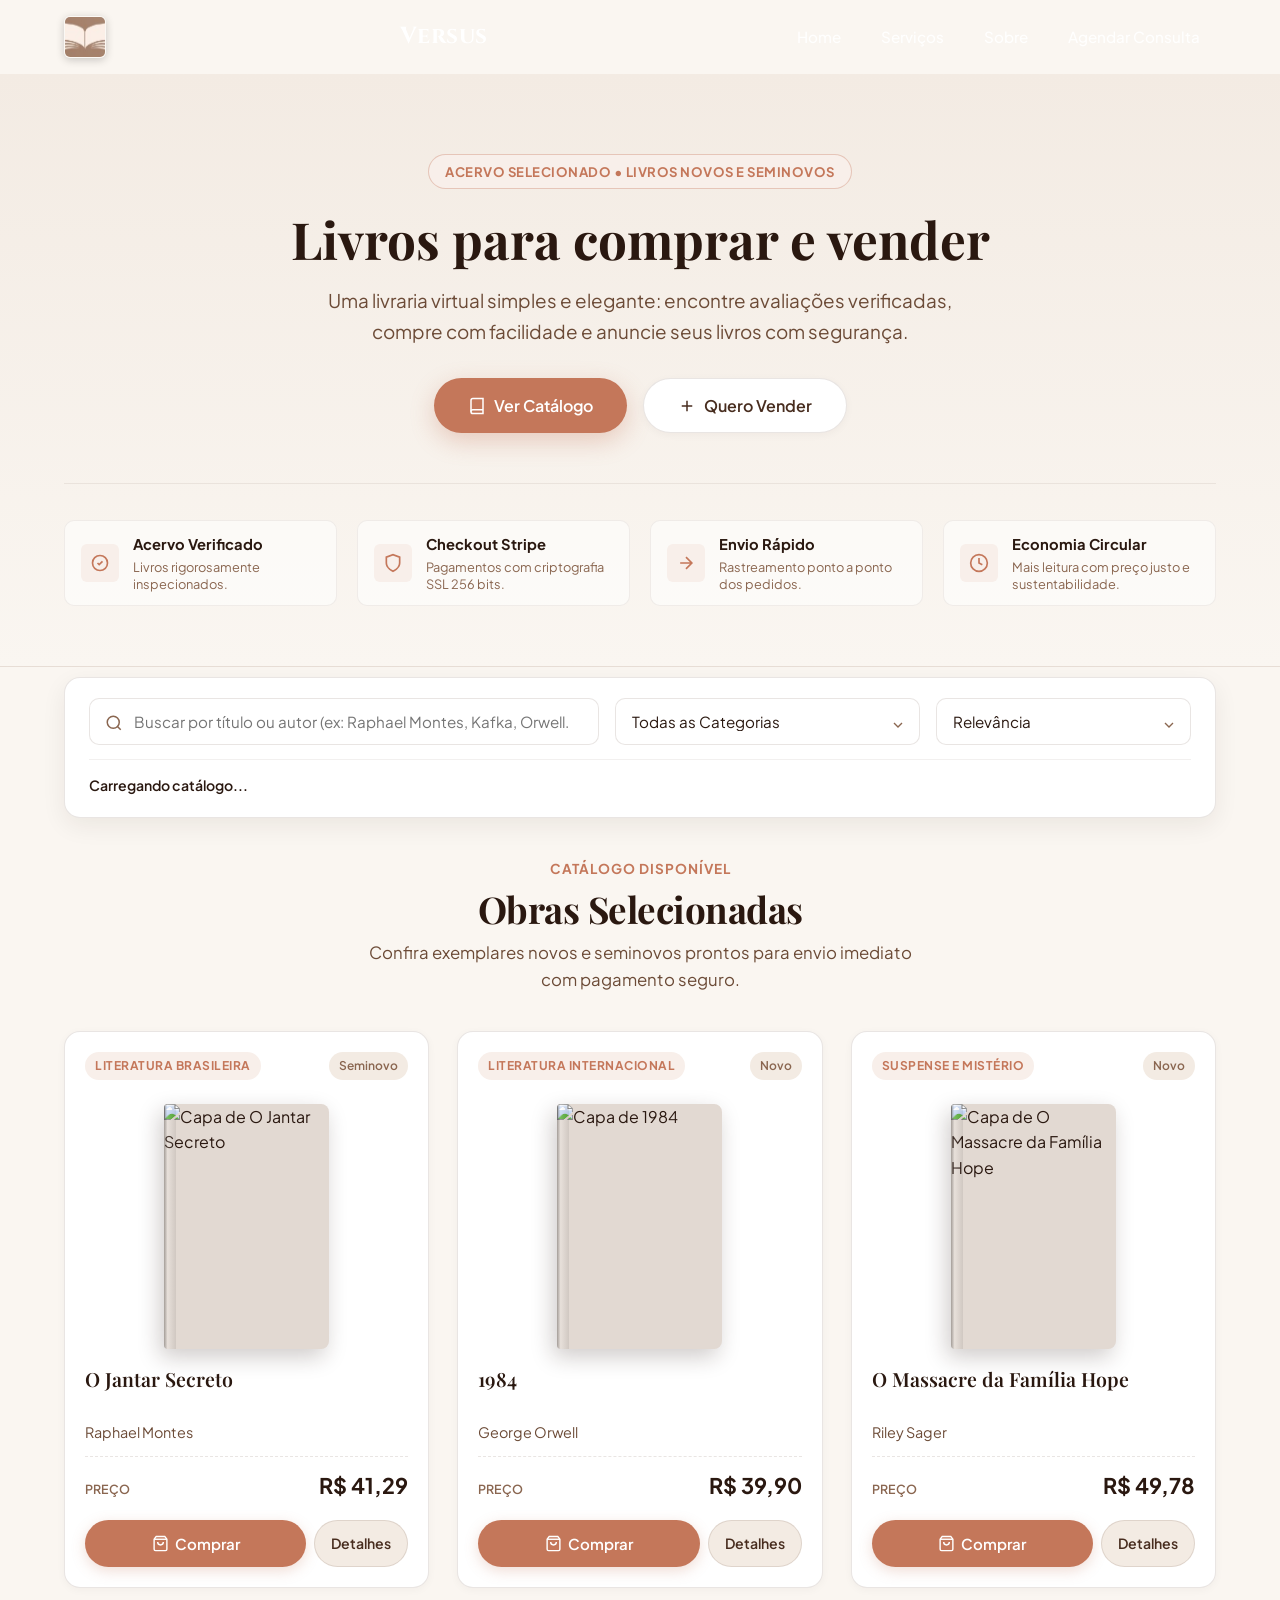
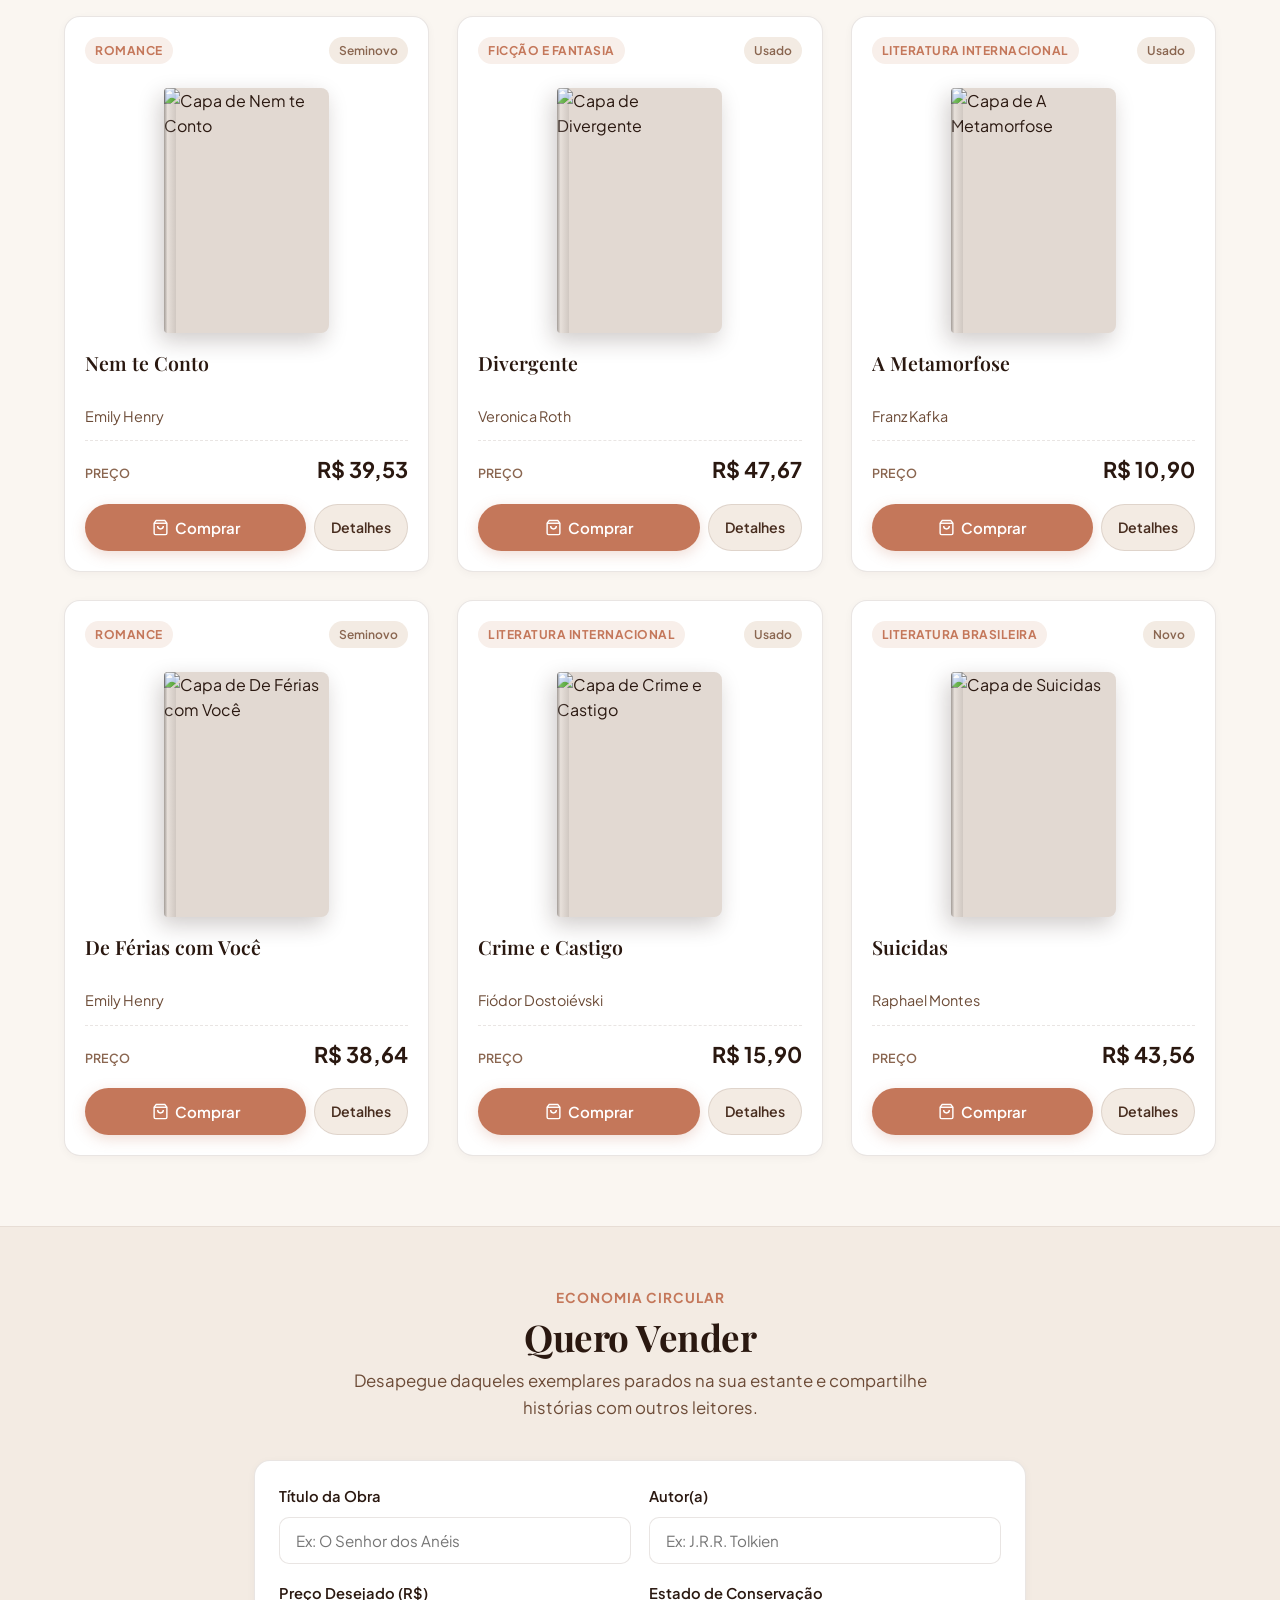
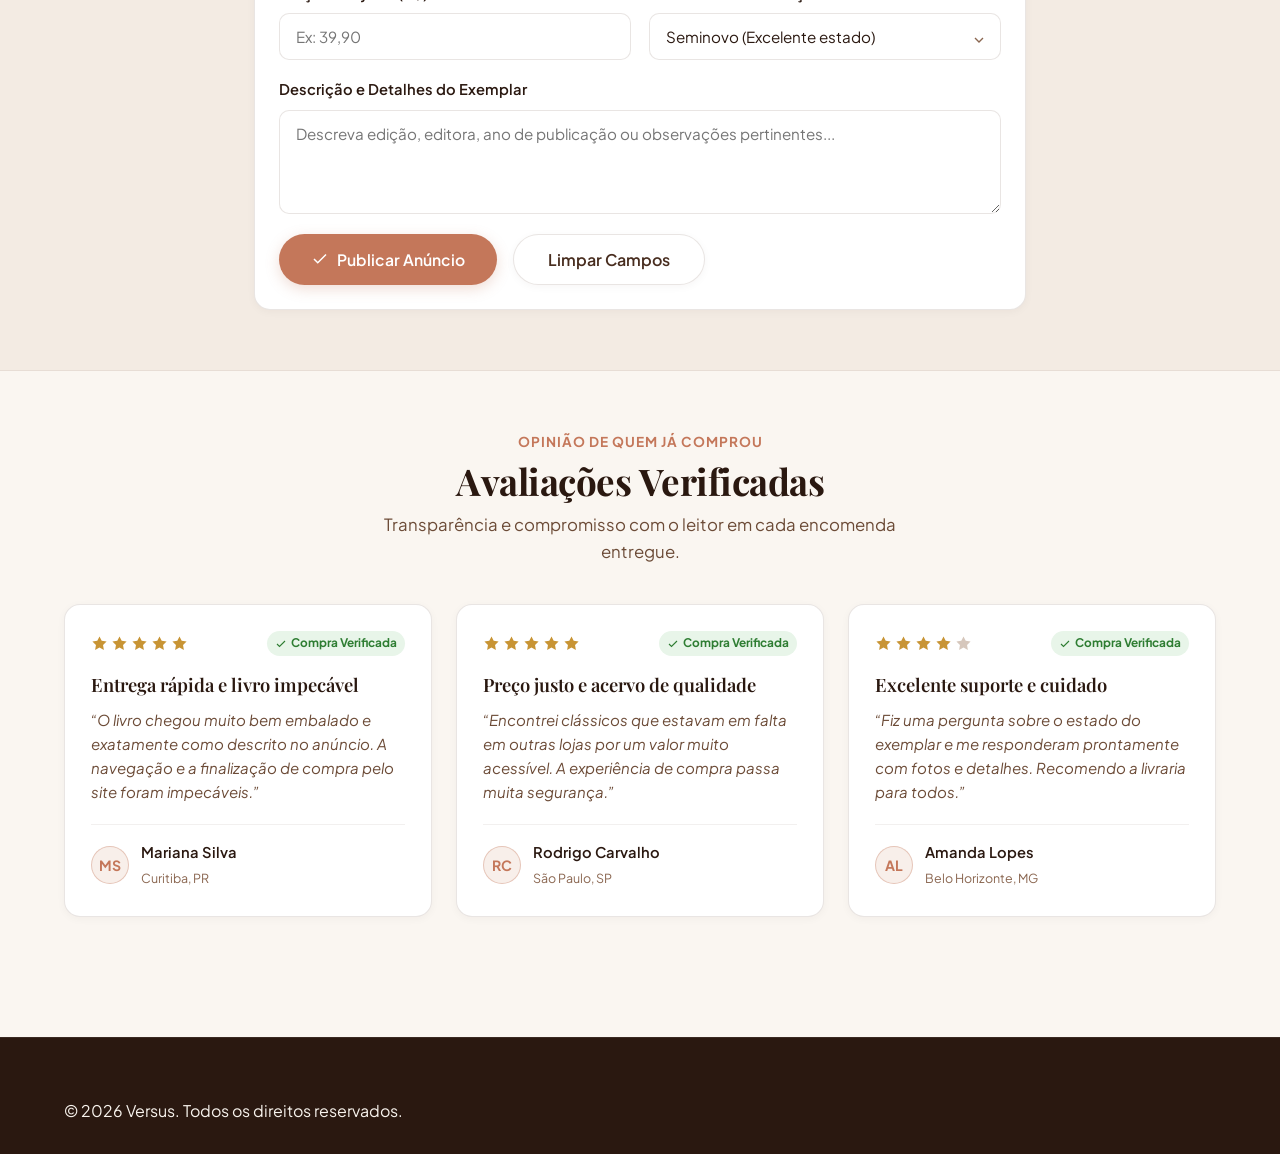
==== commit feeb6667: "Merge branch 'main' into main" ====
--- a/index.html
+++ b/index.html
@@ -3,38 +3,28 @@
 <head>
     <meta charset="UTF-8">
     <meta name="viewport" content="width=device-width, initial-scale=1.0">
-    <title>Versus — Livros Novos e Seminovos</title>
-    <link rel="icon" type="image/jpeg" href="Logo.jpeg">
+    <title>Versus Livraria</title>
     <link rel="stylesheet" href="style.css">
     <script src="script.js" defer></script>
 </head>
 <body>
-
-    <!-- Cabeçalho Principal -->
-    <header class="header-wrapper">
-        <div class="menu">
-            <a href="#home" class="brand-link" aria-label="Página inicial da Livraria Virtual">
-                <img class="logo" src="Logo.jpeg" alt="Logo da Livraria Virtual">
-                <span class="titulo">Versus</span>
-            </a>
-
-            <nav aria-label="Navegação principal">
-                <ul class="nav-menu">
-                    <li><a href="#home">Início</a></li>
-                    <li><a href="#catalogo">Catálogo</a></li>
-                    <li><a href="#vender">Quero Vender</a></li>
-                    <li><a href="#avaliacoes">Avaliações</a></li>
-                    <li><a href="#vender" class="btn-nav-action">Anunciar Livro</a></li>
-                </ul>
-            </nav>
-
-            <button class="hamburger" aria-label="Alternar navegação" type="button">
-                <span></span>
-                <span></span>
-                <span></span>
-            </button>
-        </div>
-    </header>
+    <div class="menu">
+        <img class="logo" src="Logo.jpeg" alt="Logo da Livraria Virtual" class="logo">
+        <h1 class="titulo">Versus</h1>
+        <nav>
+            <ul class="nav-menu">
+                <li><a href="#home">Home</a></li>
+                <li><a href="#servicos">Serviços</a></li>
+                <li><a href="#sobre">Sobre</a></li>
+                <li><a href="#agenda" class="btn-agendar">Agendar Consulta</a></li>
+            </ul>
+        </nav>
+        <button class="hamburger" aria-label="Toggle Menu">
+            <span></span>
+            <span></span>
+            <span></span>
+        </button>
+    </div>
 
     <main>
         <!-- Seção Hero -->
@@ -607,50 +597,7 @@
     <!-- Rodapé -->
     <footer>
         <div class="container">
-            <div class="footer-grid">
-                <div class="footer-brand">
-                    <a href="#home" class="brand-link">
-                        <img class="logo" src="Logo.jpeg" alt="Logo da Livraria Virtual">
-                        <span class="titulo">Livraria Virtual</span>
-                    </a>
-                    <p>Conectando leitores a grandes histórias com compromisso, sustentabilidade e preços acessíveis.</p>
-                </div>
-
-                <div class="footer-col">
-                    <h4>Navegação</h4>
-                    <ul class="footer-links">
-                        <li><a href="#home">Início</a></li>
-                        <li><a href="#catalogo">Catálogo</a></li>
-                        <li><a href="#vender">Quero Vender</a></li>
-                        <li><a href="#avaliacoes">Avaliações</a></li>
-                    </ul>
-                </div>
-
-                <div class="footer-col">
-                    <h4>Categorias</h4>
-                    <ul class="footer-links">
-                        <li><a href="#catalogo">Literatura Brasileira</a></li>
-                        <li><a href="#catalogo">Literatura Internacional</a></li>
-                        <li><a href="#catalogo">Romance</a></li>
-                        <li><a href="#catalogo">Suspense e Mistério</a></li>
-                    </ul>
-                </div>
-
-                <div class="footer-col">
-                    <div class="stripe-footer-badge">
-                        <div class="stripe-header-row">
-                            <svg viewBox="0 0 24 24"><rect x="3" y="11" width="18" height="11" rx="2" ry="2"></rect><path d="M7 11V7a5 5 0 0 1 10 0v4"></path></svg>
-                            <span>Pagamento via Stripe</span>
-                        </div>
-                        <p>Plataforma equipada com checkout integrado e proteção de dados em conformidade com o padrão PCI-DSS Nível 1.</p>
-                    </div>
-                </div>
-            </div>
-
-            <div class="footer-bottom">
-                <p>&copy; 2026 Livraria Virtual. Todos os direitos reservados.</p>
-                <p>Termos de Uso &bull; Política de Privacidade &bull; Segurança de Pagamentos</p>
-            </div>
+            <p>&copy; 2026 Versus. Todos os direitos reservados.</p>
         </div>
     </footer>
 
